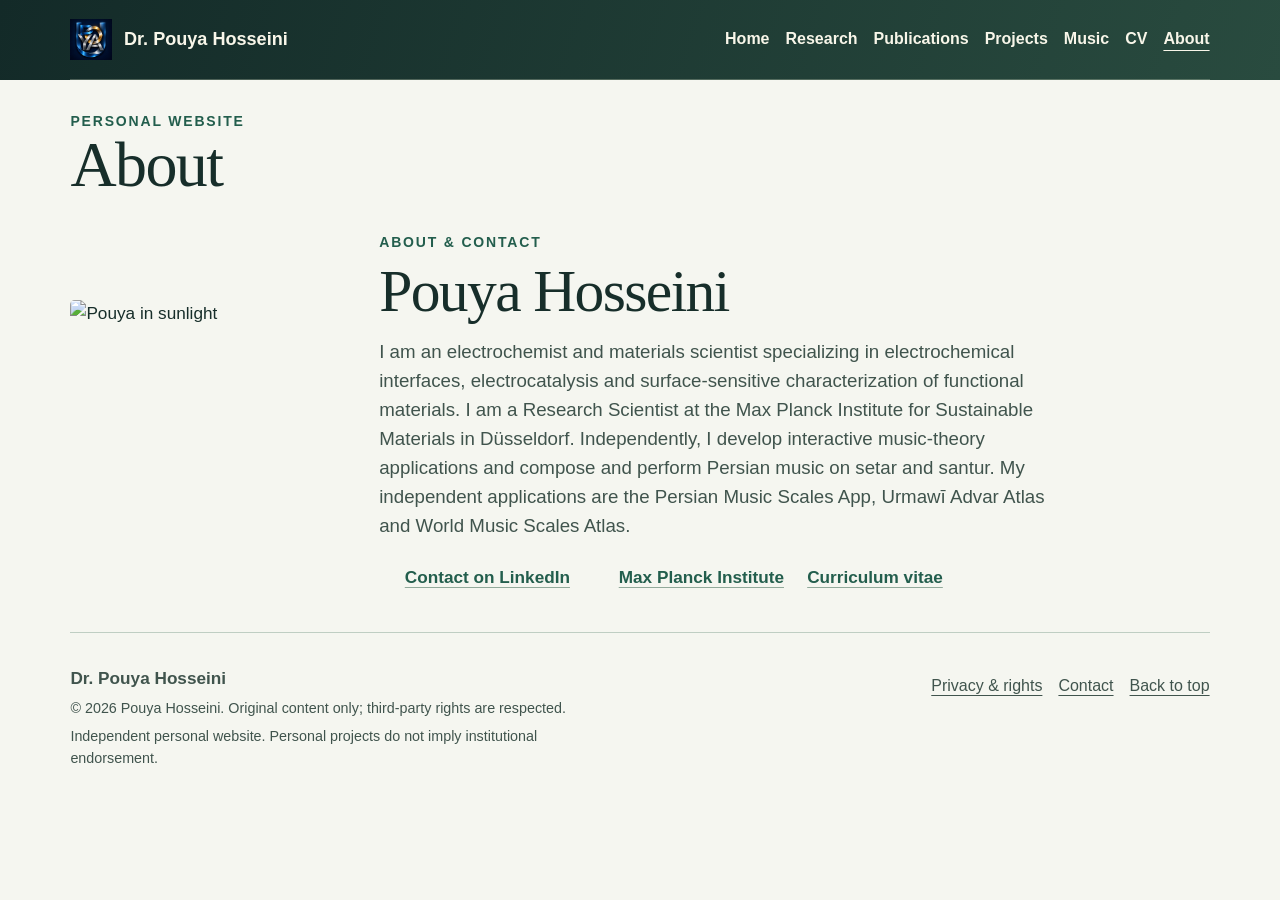
==== about.html @ b7926051 "Simplify research scientist affiliation wording" ====
<!doctype html>
<html lang="en"><head><meta charset="utf-8"><meta name="viewport" content="width=device-width, initial-scale=1"><title>About | Dr. Pouya Hosseini</title><meta name="description" content="Biography, research affiliation and professional contact channels."><link rel="canonical" href="https://drpouyahosseini.github.io/about.html"><meta property="og:type" content="website"><meta property="og:title" content="About | Dr. Pouya Hosseini"><meta property="og:description" content="Biography, research affiliation and professional contact channels."><meta property="og:url" content="https://drpouyahosseini.github.io/about.html"><meta property="og:image" content="https://drpouyahosseini.github.io/pouya-hosseini-940.webp"><meta name="color-scheme" content="light dark"><link rel="icon" href="/favicon.ico" type="image/x-icon" sizes="any">
<link rel="icon" href="/pouya-192.png" type="image/png" sizes="192x192"><link rel="apple-touch-icon" href="/apple-touch-icon.png"><link rel="manifest" href="/site.webmanifest"><link rel="stylesheet" href="style.css?v=20261128-profile"><link rel="stylesheet" href="revision.css?v=20261128-profile"></head><body id="top" class="standalone"><a class="skip" href="#main">Skip to content</a><div class="nav-band"><header class="mast wrap"><a class="brand" href="./"><img class="brand-mark" src="pouya-mark.webp" alt="" width="41" height="41">Dr. Pouya Hosseini</a><nav class="site-nav standalone-nav" aria-label="Main navigation"><a href="./">Home</a><a href="research.html">Research</a><a href="publications.html">Publications</a><a href="projects.html">Projects</a><a href="music.html">Music</a><a href="cv.html">CV</a><a href="about.html" aria-current="page">About</a></nav></header></div><main id="main"><header class="wrap standalone-heading"><p class="eyebrow">Personal website</p><h1>About</h1></header><section id="about" class="section wrap about" aria-labelledby="about-title">
    <figure class="about-photo"><img src="pouya-portrait-640.webp" srcset="pouya-portrait-640.webp 640w, pouya-portrait-1200.webp 1200w" sizes="(max-width:40rem) 55vw, 235px" width="640" height="640" alt="Pouya in sunlight" loading="lazy"></figure>
    <div><p class="eyebrow">About &amp; contact</p><h2 id="about-title">Pouya Hosseini</h2>
      <p>I am an electrochemist and materials scientist specializing in electrochemical interfaces, electrocatalysis and surface-sensitive characterization of functional materials. I am a Research Scientist at the Max Planck Institute for Sustainable Materials in Düsseldorf. Independently, I develop interactive music-theory applications and compose and perform Persian music on setar and santur. My independent applications are the Persian Music Scales App, Urmawī Advar Atlas and World Music Scales Atlas.</p>
      <div class="links"><a href="https://www.linkedin.com/in/drpouyahosseini/"><span aria-hidden="true" class="service-icon brand-linkedin"></span>Contact on LinkedIn</a><a href="https://www.mpie.de/en"><span aria-hidden="true" class="service-icon brand-institute"></span>Max Planck Institute</a><a href="cv.html">Curriculum vitae</a></div></div>
  </section></main><footer class="footer wrap revision-footer"><div><strong>Dr. Pouya Hosseini</strong><small>© 2026 Pouya Hosseini. Original content only; third-party rights are respected.</small><small>Independent personal website. Personal projects do not imply institutional endorsement.</small></div><div class="footer-links"><a href="legal.html">Privacy &amp; rights</a><a href="about.html">Contact</a><a href="#top">Back to top</a></div></footer></body></html>
---- style.css ----
@font-face {
  font-family: "Instrument Serif";
  src: url("instrument-regular.woff2") format("woff2");
  font-display: swap;
}
@font-face {
  font-family: "Instrument Serif";
  src: url("instrument-italic.woff2") format("woff2");
  font-style: italic;
  font-display: swap;
}
@font-face {
  font-family: "Source Sans 3";
  src: url("source-sans.woff2") format("woff2");
  font-weight: 200 900;
  font-display: swap;
}

:root {
  color-scheme: light;
  --serif: "Instrument Serif", Georgia, serif;
  --sans: "Source Sans 3", "Segoe UI", sans-serif;
  --paper: #f5f6f0;
  --panel: #fcfcf7;
  --tint: #e4ece3;
  --ink: #172e2a;
  --body: #40544d;
  --accent: #235e4d;
  --rule: #bfcec3;
  --rule-strong: #91a99a;
  --music: #e6ece4;
  --hero-start: #132a28;
  --hero-green: #294b3f;
  --hero-copper: #685042;
  --hero-ink: #f8f6e9;
  --hero-body: #dce5d9;
  --hero-accent: #ccddc4;
  --hero-rule: #eff4d640;
  --focus: #b25c1d;
  --radius: .75rem;
  --gutter: clamp(1.25rem, 5.5vw, 5rem);
  --section-pad: clamp(3.25rem, 6.3vw, 6rem);
}
@media (prefers-color-scheme: dark) {
  :root {
    color-scheme: dark;
    --paper: #11211f;
    --panel: #192d28;
    --tint: #273e34;
    --ink: #eff1df;
    --body: #bbcdc0;
    --accent: #b5dbc0;
    --rule: #3a5147;
    --rule-strong: #728d79;
    --music: #152923;
    --hero-start: #0b1d1c;
    --hero-green: #1d392f;
    --hero-copper: #49392e;
    --focus: #f8bd7e;
  }
}
* { box-sizing: border-box; }
body { margin: 0; background: var(--paper); color: var(--ink); font: 1.075rem/1.55 var(--sans); }
:where(h1,h2,h3,p,figure,ul,ol,dl) { margin: 0; }
h1, h2, h3 { font-family: var(--serif); font-weight: 400; text-wrap: pretty; }
h1 { line-height: .91; letter-spacing: -.025em; }
h2 { font-size: clamp(2.75rem, 4.65vw, 4.45rem); line-height: 1.01; letter-spacing: -.027em; }
h3 { font-size: clamp(1.8rem, 2.3vw, 2.38rem); line-height: 1.12; letter-spacing: -.012em; }
p { color: var(--body); }
a { color: inherit; text-decoration-thickness: 1px; text-underline-offset: .24em; }
button { font: inherit; cursor: pointer; }
img { display: block; max-width: 100%; }
[hidden] { display: none !important; }
:where(section, article, main, [id]) { scroll-margin-top: 1.6rem; }
:focus-visible { outline: 3px solid var(--focus); outline-offset: 4px; }
.wrap { width: min(74rem, calc(100% - 2 * var(--gutter))); margin-inline: auto; }
.skip {
  position: absolute; top: .6rem; left: var(--gutter); z-index: 10; padding: .5rem 1rem;
  background: var(--panel); color: var(--ink); transform: translateY(-160%);
}
.skip:focus { transform: none; }
.eyebrow, .label { color: var(--accent); font: 650 .875rem/1.3 var(--sans); letter-spacing: .13em; text-transform: uppercase; }
.eyebrow + h2 { margin-top: .62rem; }
.actions, .links, .profiles, .platforms { display: flex; align-items: center; flex-wrap: wrap; gap: .65rem; }
.links, .profiles, .platforms { gap: .45rem 1.45rem; }
.button, .nav-cv, .menu-toggle {
  min-height: 2.8rem; display: inline-flex; align-items: center; justify-content: center; gap: .48rem;
  border-radius: 99px; padding: .6rem 1.25rem; border: 1px solid var(--rule-strong);
  background: transparent; color: var(--ink); font: 600 1rem/1.25 var(--sans); text-decoration: none;
}
.button:hover { background: var(--tint); border-color: var(--accent); }
.button.primary { color: var(--paper); background: var(--ink); border-color: var(--ink); }
.button.primary:hover { background: var(--accent); border-color: var(--accent); }
.links a, .platform, .profiles a, .text-link {
  display: inline-flex; align-items: center; gap: .45rem; min-height: 2.75rem;
  color: var(--accent); font-weight: 600; text-decoration-color: var(--rule-strong);
}
.links a:hover, .platform:hover, .text-link:hover, .profiles a:hover { text-decoration-color: currentColor; }
.service-icon { width: 1.15rem; height: 1.15rem; flex: none; display: inline-block; vertical-align: -.18em; object-fit: contain; }
span.service-icon { background: currentColor; mask: var(--brand-image) center / contain no-repeat; }
.brand-doi { --brand-image: url("doi.svg"); }
.brand-googlescholar { --brand-image: url("googlescholar.svg"); }
.brand-orcid { --brand-image: url("orcid.svg"); }
.brand-linkedin { --brand-image: url("linkedin.svg"); }
.brand-youtube { --brand-image: url("youtube.svg"); }
.brand-soundcloud { --brand-image: url("soundcloud.svg"); }
.brand-spotify { --brand-image: url("spotify.svg"); }
.brand-github { --brand-image: url("github.svg"); }
.brand-google { --brand-image: url("google.svg"); }
.brand-institute { --brand-image: url("institute.svg"); }

.opening {
  position: relative; isolation: isolate; color: var(--hero-ink); background: var(--hero-start);
  background-image: radial-gradient(ellipse at 98% 106%, var(--hero-copper), transparent 51%),
    radial-gradient(ellipse at 54% 35%, var(--hero-green), transparent 70%);
  background-size: 108% 108%, 100% 100%; background-position: right bottom, center;
  border-bottom: 1px solid var(--rule); --focus: #f8bd7e;
}
.mast, .footer { display: flex; justify-content: space-between; align-items: center; gap: 1.5rem; }
.mast { min-height: 5rem; position: relative; z-index: 2; border-bottom: 1px solid var(--hero-rule); }
.brand { display: inline-flex; align-items: center; gap: .75rem; font-size: 1.13rem; font-weight: 600; text-decoration: none; }
.monogram {
  display: inline-grid; place-items: center; width: 2.3rem; height: 2.3rem; border: 1px solid #c8d8be87;
  border-radius: 50%; font: italic 1.35rem/.95 var(--serif); letter-spacing: -.07em; padding-right: .13rem;
}
.site-nav { display: flex; align-items: center; gap: clamp(1rem,2.3vw,2.2rem); }
.site-nav a { display: inline-flex; align-items: center; min-height: 2.75rem; font-size: 1rem; font-weight: 550; text-decoration: none; }
.site-nav a:hover, .site-nav a[aria-current] { text-decoration: underline; text-underline-offset: .35em; }
.nav-cv, .menu-toggle { color: var(--hero-ink); border-color: #c8d8be7d; }
.nav-cv:hover, .menu-toggle:hover { background: #fff1; }
.menu-toggle { min-width: 5.2rem; gap: .6rem; padding-inline: .85rem; }
.menu-glyph { display: block; width: 1rem; height: .55rem; border-block: 1.5px solid currentColor; }

.hero {
  display: grid; grid-template-columns: minmax(0,1.1fr) minmax(0,.9fr);
  align-items: center; gap: clamp(2.75rem,7vw,7.5rem); padding-block: clamp(3.75rem,6vw,5.7rem);
}
.hero-copy { position: relative; z-index: 1; }
.hero-role { display: flex; align-items: center; gap: .8rem; color: var(--hero-accent); }
.hero-role::before { content: ""; width: 2.25rem; height: 1px; background: currentColor; }
.hero h1 { margin: 1.25rem 0 1.35rem; font-size: clamp(5.1rem,8.9vw,8.65rem); }
.hero h1 em { display: block; color: var(--hero-accent); }
.intro { max-width: 41ch; font-size: clamp(1.13rem,1.45vw,1.36rem); line-height: 1.46; color: var(--hero-body); }
.opening .actions { margin-top: 1.6rem; }
.opening .button { color: var(--hero-ink); border-color: #d0dfc58c; }
.opening .button:hover { background: #f3f2df19; border-color: var(--hero-ink); }
.opening .button.primary { background: #e6ebd8; color: #19362b; border-color: #e6ebd8; }
.opening .button.primary:hover { background: #fbf9e9; border-color: #fbf9e9; }
.profiles { margin-top: 1.1rem; }
.profiles a { color: var(--hero-body); font-size: .95rem; text-decoration: none; }
.profiles a:hover { text-decoration: underline; }
.profiles .service-icon { width: 1.02rem; height: 1.02rem; }
.hero-art { position: relative; display: grid; place-items: center; padding: .9rem 1.35rem 1.05rem .45rem; }
.hero-art::before {
  content: ""; position: absolute; width: 100%; max-width: 30rem; aspect-ratio: 1; border-radius: 50%;
  border: 1px solid #d7d1a320; pointer-events: none;
}
.portrait { width: min(100%, 23rem); position: relative; aspect-ratio: 4 / 5; padding: .4rem; background: #d5d9c6; }
.portrait::before {
  content: ""; position: absolute; inset: .85rem -.85rem -.85rem .85rem;
  border: 1px solid #d7c9ab9c; z-index: -1;
}
.portrait img { width: 100%; height: 100%; object-fit: cover; object-position: center 35%; }

.section { padding-block: var(--section-pad); }
.section-lead, .section-heading { margin-bottom: clamp(1.55rem,3.3vw,3rem); }
.section-lead {
  display: grid; grid-template-columns: minmax(0,1.13fr) minmax(0,.87fr);
  align-items: end; gap: clamp(2rem,7vw,7rem);
}
.section-lead > p { font-size: 1.17rem; max-width: 43ch; }
.section-heading { display: flex; justify-content: space-between; align-items: end; gap: 1.5rem; }
.section-heading .text-link { flex: none; }
.research-grid { display: grid; grid-template-columns: repeat(3,minmax(0,1fr)); gap: 1rem; }
.method { display: flex; }
.method-link {
  width: 100%; display: grid; grid-template-rows: auto auto 1fr auto; align-content: start; justify-items: start;
  background: var(--panel); color: var(--ink); border: 1px solid var(--rule); border-top: 2px solid var(--accent);
  padding: clamp(1.25rem,2.2vw,2.1rem); border-radius: .14rem .14rem var(--radius) var(--radius); text-decoration: none;
}
.method-icon { display: inline-grid; place-items: center; width: 2.8rem; height: 2.8rem; border-radius: 50%; background: var(--tint); color: var(--accent); }
.method-icon svg { width: 1.45rem; height: 1.45rem; }
.method h3 { margin: 1rem 0 .55rem; }
.method-action { margin-top: 1.15rem; color: var(--accent); font-size: .97rem; font-weight: 600; text-decoration: underline; text-decoration-color: var(--rule-strong); text-underline-offset: .25em; }
.method-link:hover { background: var(--tint); border-color: var(--rule-strong); border-top-color: var(--accent); }
.method-link:hover .method-action { text-decoration-color: currentColor; }
.publications { padding-top: 0; }
.publications .section-heading { border-top: 1px solid var(--rule); padding-top: var(--section-pad); }
.papers { border-bottom: 1px solid var(--rule); }
.paper { display: grid; grid-template-columns: minmax(9.5rem,.7fr) minmax(0,2.35fr) 2.75rem; gap: clamp(1.25rem,4vw,4.6rem); align-items: start; padding: 1.65rem 0; border-top: 1px solid var(--rule); }
.paper time { display: block; font: 400 2rem/1.1 var(--serif); color: var(--accent); }
.paper-meta p { max-width: 21ch; font-size: .96rem; line-height: 1.35; margin-top: .25rem; }
.paper h3 { font-size: clamp(1.65rem,2.2vw,2.2rem); }
.paper h3 a { text-decoration: none; }
.paper h3 a:hover { color: var(--accent); text-decoration: underline; }
.paper-body > p { margin-top: .55rem; font-size: 1rem; }
.paper-doi { display: grid; place-items: center; width: 2.75rem; height: 2.75rem; color: var(--accent); border-radius: 50%; border: 1px solid var(--rule); }
.paper-doi:hover { background: var(--tint); }
.paper:target { background: var(--tint); box-shadow: -.55rem 0 0 var(--tint), .55rem 0 0 var(--tint), -.72rem 0 0 var(--accent); }
.music { background: var(--music); border-block: 1px solid var(--rule); }
.listening-room {
  display: grid; grid-template-columns: minmax(0,.76fr) minmax(0,1.24fr);
  border: 1px solid var(--rule-strong); border-radius: 1rem; overflow: clip; background: var(--panel);
}
.now-playing { padding: clamp(1.1rem,2.8vw,2.25rem); min-width: 0; background: linear-gradient(145deg,#283e33,#142b24 72%); color: var(--hero-ink); color-scheme: dark; }
#track-cover { width: 100%; aspect-ratio: 1; height: auto; object-fit: contain; border-radius: .3rem; box-shadow: 0 .6rem 1.6rem #07100844; background: #14201b; }
.track-caption { margin-top: 1.2rem; }
.track-caption .eyebrow { color: var(--hero-accent); font-size: .8rem; }
#current-track { margin-top: .25rem; font-size: clamp(2.1rem,3vw,3rem); text-align: start; width: fit-content; }
.waveform { display: flex; align-items: center; gap: 1px; height: 2.3rem; margin-block: .65rem; }
.waveform i { flex: 1; min-width: 0; border-radius: .15rem; background: #6a8b77; }
.waveform i.elapsed { background: #e4ecd0; }
audio { display: block; width: 100%; min-width: 0; height: 2.75rem; }
#play-message { margin-top: .7rem; color: var(--hero-body); font-size: 1rem; }
.track-list { min-width: 0; display: grid; grid-template-rows: auto minmax(0,1fr) auto; padding: clamp(1.15rem,3vw,2.8rem); }
.list-heading { display: flex; align-items: baseline; justify-content: space-between; gap: .8rem; padding-bottom: 1rem; border-bottom: 1px solid var(--rule); }
.list-heading span { flex: none; font-size: .95rem; color: var(--body); }
.track-scroller { position: relative; min-height: 14rem; }
.track-scroller ol { list-style: none; position: absolute; inset: 0; margin: 0; padding: .25rem .4rem .25rem 0; overflow: auto; overscroll-behavior: contain; scrollbar-width: thin; scrollbar-color: var(--rule-strong) transparent; }
.track { display: flex; align-items: center; gap: .9rem; border-bottom: 1px solid var(--rule); padding: .62rem .6rem; min-height: 2.85rem; text-decoration: none; }
.track::before { content: ""; flex: none; margin-inline: .15rem; width: .7rem; height: .8rem; background: currentColor; clip-path: polygon(12% 0,100% 50%,12% 100%); }
.track small { margin-left: auto; font-variant-numeric: tabular-nums; color: var(--body); font-size: .92rem; }
.track:hover, .track[aria-current] { background: var(--tint); color: var(--accent); }
.track:focus-visible { outline-offset: -3px; }
.track[aria-current] { font-weight: 650; }
.track[aria-current].playing::before { clip-path: polygon(0 0,35% 0,35% 100%,65% 100%,65% 0,100% 0,100% 100%,0 100%); }
.platforms { border-top: 1px solid var(--rule); padding-top: .7rem; }
.platform { font-size: 1rem; }

.projects { display: grid; grid-template-columns: repeat(2,minmax(0,1fr)); gap: 1.25rem; margin-top: clamp(2rem,4vw,3.6rem); }
.project-card { border: 1px solid var(--rule); border-radius: var(--radius); overflow: clip; background: var(--panel); display: flex; flex-direction: column; min-width: 0; }
.project-photo { display: block; overflow: hidden; aspect-ratio: 2.32; border-bottom: 1px solid var(--rule); }
.project-photo img { width: 100%; height: 100%; object-fit: cover; }
.project-photo img[src*="setar"] { object-position: 50% 29%; }
.project-photo:focus-visible { outline-offset: -4px; }
.project-text { flex: 1; display: flex; flex-direction: column; align-items: start; padding: clamp(1.25rem,2.5vw,2rem); }
.project-type { display: flex; align-items: center; gap: .6rem; margin-bottom: .55rem; min-height: 1.55rem; }
.project-type img, .project-type .service-icon { width: 1.5rem; height: 1.5rem; border-radius: .25rem; }
.project-type .brand-youtube { color: #bc3a2d; }
.project-text h3 { font-size: clamp(2.1rem,3.1vw,3.1rem); }
.project-text > p { margin: .6rem 0 1.15rem; max-width: 47ch; }
.project-text .actions { margin-top: auto; }
.atlas { margin-top: 1.25rem; display: grid; grid-template-columns: auto minmax(0,1fr) auto; align-items: center; gap: 1.35rem; border-block: 1px solid var(--rule); padding: 1.65rem .3rem; }
.atlas > img { width: 4rem; aspect-ratio: 1; border-radius: 50%; }
.atlas h3 { font-size: 2rem; }
.atlas p { margin-top: .3rem; max-width: 48ch; }
.about { display: grid; grid-template-columns: minmax(8.5rem,14.5rem) minmax(0,42rem); align-items: center; gap: clamp(2rem,6vw,5rem); }
.about-photo { aspect-ratio: 1; border-radius: .3rem; overflow: hidden; }
.about-photo img { width: 100%; height: 100%; object-fit: cover; }
.about h2 + p { margin-block: 1rem; font-size: 1.17rem; }
.footer { border-top: 1px solid var(--rule); padding-block: 1.3rem 1.7rem; color: var(--body); }
.footer-name { color: var(--ink); font: 400 1.55rem/1 var(--serif); }
.footer a { display: inline-flex; align-items: center; min-height: 2.75rem; font-size: 1rem; }

@media (max-width: 58rem) {
  .hero { gap: 1.75rem; }
  .site-nav { gap: 1rem; }
  .method h3 { font-size: 1.85rem; }
  .atlas { grid-template-columns: auto minmax(0,1fr); }
  .atlas .actions { grid-column: 2; }
}
@media (max-width: 46rem) {
  .mast { min-height: 4.3rem; flex-wrap: wrap; padding-block: .7rem; gap: .6rem; }
  .site-nav { width: 100%; flex-wrap: wrap; gap: .3rem 1.35rem; padding-block: .5rem; }
  .site-nav[hidden] { display: none; }
  .menu-toggle:not([hidden]) { display: inline-flex; margin-left: auto; }
  .section-lead { grid-template-columns: 1fr; gap: 1rem; }
  .section-lead > p { max-width: 54ch; }
  .research-grid { grid-template-columns: 1fr; gap: .65rem; }
  .method-link { grid-template-columns: 2.75rem 1fr; grid-template-rows: auto auto auto; gap: .45rem 1.1rem; padding: 1.3rem; }
  .method-icon { grid-row: 1/4; }
  .method h3, .method-action { margin: 0; }
  .method-action { grid-column: 2; }
  .paper { grid-template-columns: minmax(6.5rem,.55fr) minmax(0,2fr) 2.4rem; gap: 1.2rem; }
  .section-heading { align-items: start; flex-direction: column; gap: .4rem; }
  .projects { grid-template-columns: 1fr; }
  .project-photo { aspect-ratio: 1.95; }
}
@media (max-width: 40rem) {
  .hero { grid-template-columns: minmax(0,1fr) minmax(0,.68fr); grid-template-areas: "role role" "name portrait" "intro intro" "actions actions" "profiles profiles"; gap: 1.15rem 1.15rem; padding-block: 2.4rem 2.6rem; }
  .hero-copy { display: contents; }
  .hero-role { grid-area: role; }
  .hero h1 { grid-area: name; margin: 0; font-size: clamp(3.6rem,13.8vw,5.85rem); }
  .hero-art { grid-area: portrait; padding: .2rem .5rem .65rem 0; width: 100%; max-width: 12.2rem; justify-self: end; }
  .portrait { padding: .22rem; }
  .portrait::before { inset: .46rem -.46rem -.46rem .46rem; }
  .hero .intro { grid-area: intro; }
  .hero .actions {
    grid-area: actions; display: grid; grid-template-columns: repeat(2, minmax(0, 1fr));
    gap: .5rem; max-width: 22rem; margin: 0;
  }
  .hero-actions .button { padding-inline: .45rem; }
  .hero .hero-role { letter-spacing: .09em; gap: .6rem; text-wrap: balance; }
  .hero .hero-role::before { width: 1.45rem; }
  .hero .profiles { grid-area: profiles; margin: -.25rem 0 0; gap: .15rem 1rem; }
  .paper { grid-template-columns: minmax(0,1fr) 2.75rem; gap: .65rem 1rem; padding: 1.3rem 0; }
  .paper-meta { grid-column: 1/-1; display: flex; align-items: baseline; gap: .65rem; }
  .paper time { font: 650 .93rem/1 var(--sans); }
  .paper-meta p { max-width: none; margin: 0; }
  .paper h3 { font-size: 1.75rem; }
  .paper-body > p { margin-top: .35rem; }
  .listening-room { grid-template-columns: 1fr; }
  .now-playing { display: grid; grid-template-columns: clamp(5.8rem,32%,9.5rem) minmax(0,1fr); align-items: center; gap: .65rem 1rem; }
  #track-cover { grid-row: 1/3; }
  .track-caption { align-self: end; margin: 0; }
  #current-track { font-size: clamp(1.75rem,7.5vw,2.55rem); }
  .waveform { align-self: start; height: 1.6rem; margin: 0; }
  audio, #play-message { grid-column: 1/-1; }
  .track-scroller { min-height: 17rem; }
  .track-scroller ol { position: static; max-height: 17rem; }
  .project-photo { aspect-ratio: 1.8; }
  .project-text .button { padding-inline: .85rem; font-size: .97rem; }
  .atlas { gap: .8rem; }
  .atlas > img { width: 3.25rem; }
  .atlas .actions { grid-column: 1/-1; }
  .about { grid-template-columns: 1fr; gap: 1.35rem; }
  .about-photo { width: min(56%,12.75rem); }
}
@media (max-width: 23rem) {
  .brand { font-size: 1rem; gap: .5rem; }
  .monogram { width: 2rem; height: 2rem; }
  .menu-toggle { min-width: 4.25rem; gap: .4rem; padding-inline: .6rem; }
  .hero h1 { font-size: clamp(3rem, 14.5vw, 3.55rem); }
  .hero-role { font-size: .79rem; gap: .5rem; }
  .hero-role::before { width: 1.35rem; }
  .hero-actions .button { font-size: .96rem; }
  .method-link { padding: 1.05rem; grid-template-columns: 2.1rem 1fr; gap: .45rem .75rem; }
  .method-icon { width: 2.1rem; height: 2.1rem; }
  .paper-doi { width: 2.6rem; height: 2.6rem; }
  .hero .profiles { gap: .1rem .65rem; }
  .profiles a { font-size: .88rem; gap: .28rem; }
  .profiles .service-icon { width: .89rem; height: .89rem; }
}
@media (prefers-reduced-motion: no-preference) {
  .opening { animation: ambient 20s ease-in-out infinite alternate; }
  .hero h1, .hero-art { animation: arrive .65s ease-out both; }
  .hero-art { animation-delay: .08s; }
  .button, .method-link, .track { transition: background-color .18s ease, border-color .18s ease; }
  .project-photo img { transition: transform .4s ease-out; }
  .project-photo:hover img { transform: scale(1.027); }
  @keyframes ambient { to { background-size: 120% 113%, 110% 108%; } }
  @keyframes arrive { from { opacity: 0; transform: translateY(.55rem); } to { opacity: 1; transform: translateY(0); } }
}
@media (forced-colors: active) {
  .waveform i, .track::before, span.service-icon { forced-color-adjust: none; background-color: CanvasText; }
  .waveform i.elapsed { background-color: Highlight; }
  .track[aria-current] { outline: 2px solid Highlight; outline-offset: -3px; }
}

.performance-video { display:block; width:100%; aspect-ratio:16/9; border:0; background:#14231f; }
#cobalt-active-species .eyebrow { display:block; margin-bottom:.6rem; }
#esfahan-note { border-inline-start:2px solid currentColor; padding-inline-start:1rem; margin:1rem 0; }
#esfahan-note p { margin:0 0 .5rem; }


.nav-band { background:linear-gradient(108deg,var(--hero-start),var(--hero-green)); color:var(--hero-ink); position:relative; z-index:5; }
.brand-mark { flex:none; width:2.6rem;height:2.6rem; }
.mast .brand { margin-right:auto; }
.share-page { display:inline-flex;align-items:center;justify-content:center;gap:.45rem;border:1px solid var(--hero-rule);border-radius:2rem;background:transparent;color:inherit;font:inherit;padding:.5rem .85rem;cursor:pointer;min-height:44px; }
.share-page svg {width:1.05rem;height:1.05rem}
.share-page:hover {background:#ffffff12}
#share-dialog {width:min(26rem,90vw);padding:1.7rem;border:1px solid var(--rule);border-radius:1rem;background:var(--panel);color:var(--ink);box-shadow:0 1rem 5rem #0005}
#share-dialog::backdrop {background:#102b25a6}
#share-dialog h2 {font-size:2.2rem;margin:0 0 1rem}
#share-dialog input {width:100%;margin:.35rem 0;padding:.7rem;border:1px solid var(--rule);border-radius:.4rem;background:var(--paper);color:var(--ink);font:inherit}
#copy-status {min-height:1.5rem}
.mini-player {position:fixed;z-index:9;right:max(1rem,env(safe-area-inset-right));bottom:max(1rem,env(safe-area-inset-bottom));display:flex;align-items:center;gap:.75rem;padding:.55rem .7rem .55rem .55rem;border:1px solid #849d85;border-radius:.85rem;background:#17372f;color:#f6f2e4;box-shadow:0 .5rem 2rem #001c2438;max-width:calc(100vw - 2rem)}
.mini-player img {border-radius:.4rem;object-fit:cover}
.mini-player a {color:inherit;text-decoration:none;min-width:7rem}
.mini-player strong,.mini-player small {display:block}
.mini-player small {color:#ccddc4;font-size:.78rem}
.mini-player button {background:#e1e9d8;color:#193c30;width:44px;height:44px;border:0;border-radius:50%;cursor:pointer;font-size:1.1rem}
body.with-mini {padding-bottom:calc(5rem + env(safe-area-inset-bottom))}
html:has(.with-mini) {scroll-padding-bottom:5rem}
.catalyst-figure {max-width:36rem;margin:1.4rem 0 .3rem}
.catalyst-figure img {width:100%;height:auto;background:white;border:1px solid var(--rule);border-radius:.4rem}
.catalyst-figure figcaption {margin-top:.55rem;line-height:1.45;color:var(--body)}
.catalyst-figure small {display:block;margin-top:.4rem}
.scale-preview {display:flex;align-items:center;justify-content:center;gap:clamp(.6rem,2vw,2rem);padding:.6rem;background:linear-gradient(130deg,#24483c,#122f2d);color:#f4f1df;text-decoration:none}
.scale-preview img {width:auto;height:100%;max-width:60%;object-fit:contain;border-radius:.6rem}
.scale-preview strong,.scale-preview small {display:block}
.scale-preview strong {font:2.2rem var(--serif)}
.scale-preview small {font-size:.85rem;color:#d3dfce}
@media(max-width:46rem){
 .nav-band {position:sticky;top:0}
 .mast {gap:.45rem}
 .site-nav {order:4}
 .share-page {width:44px;padding:0}
 .share-page span {display:none}
 .menu-toggle {min-width:0}
 :where(section, article, main, [id]) {scroll-margin-top:5rem}
}
@media(max-width:24rem){.mast .brand {gap:.4rem;font-size:1rem}.brand-mark{width:2rem;height:2rem}.menu-toggle{font-size:.85rem}}
@media print {.mini-player,.nav-band,#share-dialog {display:none!important}body.with-mini {padding-bottom:0}}

#view-catalyst {display:block;cursor:zoom-in}
#figure-viewer {width:min(52rem,calc(100% - 1.5rem));max-height:90dvh;padding:clamp(.9rem,3vw,2rem);border:1px solid var(--rule);border-radius:1rem;background:var(--panel);color:var(--ink);box-shadow:0 1rem 5rem #0006;}
#figure-viewer::backdrop {background:rgb(7 21 19 / .82)}
#figure-viewer header {display:flex;align-items:center;justify-content:space-between;gap:.8rem;margin-bottom:1rem}
#figure-viewer h2 {font-size:clamp(1.35rem,4vw,2.3rem);margin:0}
#figure-viewer .button {min-height:44px;cursor:pointer;white-space:nowrap}
#figure-viewer img {display:block;width:100%;height:auto;border-radius:.35rem}
#figure-viewer p {margin:.8rem 0 0}
html:has(#figure-viewer[open]) {overflow:hidden;scrollbar-gutter:stable}
@media (max-width:28rem) {
 .mast {display:grid;grid-template-columns:minmax(0,1fr) auto 44px;gap:.3rem}
 .mast .brand {min-width:0;gap:.4rem;font-size:1rem}
 .brand-mark {width:1.85rem;height:1.85rem}
 .mast .menu-toggle {max-width:7rem;padding-inline:.55rem;margin:0}
 .menu-toggle span:last-child {overflow:hidden;text-overflow:ellipsis;white-space:nowrap}
 .mast .site-nav {grid-column:1/-1}
}
@media screen and (prefers-reduced-motion:no-preference) {
 .entered-view {animation:section-arrival .6s cubic-bezier(.2,.7,.3,1) both}
 @keyframes section-arrival {from {opacity:.65;translate:0 .75rem} to {opacity:1;translate:0 0}}
}

.portrait .portrait-slide {position:absolute;inset:.4rem;width:calc(100% - .8rem);height:calc(100% - .8rem);object-position:54% 55%;opacity:0;pointer-events:none}
@media(max-width:46rem){.portrait .portrait-slide{inset:.22rem;width:calc(100% - .44rem);height:calc(100% - .44rem)}}
@media(prefers-reduced-motion:no-preference){
 .portrait .portrait-slide {transition:opacity 3s ease-in-out}
}
.portrait .portrait-slide.is-visible {opacity:1}
.portrait-toggle {position:absolute;right:.7rem;bottom:.7rem;width:44px;height:44px;color:white;background:#13271ed9;border:1px solid #ffffff80;border-radius:50%;cursor:pointer;font-size:1rem}

.brand-researchgate { --brand-image: url("researchgate.svg"); }
.atlas-preview { grid-column: 1 / -1; margin: 0; min-width: 0; }
.atlas-preview a, .atlas-preview img { display: block; width: 100%; border-radius: .8rem; }
.atlas-preview img { height: auto; }
.atlas-preview figcaption { margin-top: .65rem; font-size: .9rem; line-height: 1.5; }
#research .research-opening {display:grid;grid-template-columns:1fr 1fr;gap:1rem clamp(1rem,4vw,4rem);align-items:center;padding:clamp(1.4rem,4vw,3.5rem);border-radius:var(--radius);background:linear-gradient(120deg,#122e2c,#24483d);color:#fff6de}
.research-opening > div {align-self:end}
#research .research-opening > p {grid-column:1;align-self:start;color:#d5e2d9}
#research .research-opening .eyebrow {color:#c8dcb9}
.research-opening .catalyst-figure {grid-column:2;grid-row:1/3;margin:0}
.research-opening .catalyst-figure figcaption,.research-opening figcaption a {color:#e1e9dc}
.project-photo.scale-preview {display:grid;grid-template-columns:1.15fr 1fr;background:radial-gradient(ellipse at 23% 60%,#375348,#152e2e 73%);padding:clamp(1rem,2vw,2rem);gap:1.4rem}
.project-photo.scale-preview img {height:auto;width:100%;max-width:100%;max-height:100%;object-fit:contain;clip-path:circle(43% at 50% 50%);border-radius:0}
.scale-preview strong {font-size:clamp(2.4rem,5vw,4.7rem);line-height:1.1;margin:.2rem 0}
.projects .project-text .actions {margin-top:.4rem}
@media(max-width:44rem){#research .research-opening {grid-template-columns:1fr}.research-opening .catalyst-figure {grid-column:1;grid-row:auto}}

.world-atlas-feature {
  display: grid;
  grid-template-columns: clamp(7rem, 15vw, 12rem) minmax(0, 1fr);
  align-items: center;
  gap: clamp(1.25rem, 4vw, 4rem);
  padding: clamp(1.5rem, 4vw, 3.5rem);
  margin-block: clamp(2rem, 4vw, 4rem);
  border-radius: var(--radius);
  background: linear-gradient(110deg, #082e32, #164447);
  color: #fff3cf;
  scroll-margin-top: 5rem;
}
.world-atlas-feature .world-atlas-emblem img {
  display: block;
  width: 100%;
  height: auto;
  border-radius: 22%;
  box-shadow: 0 .65rem 1.6rem #00191d40;
}
.world-atlas-copy h3 { color: #fff3cf; font-size: clamp(2.35rem, 4.2vw, 4rem); }
.world-atlas-copy p { margin-top: .65rem; max-width: 56ch; color: #d9e6df; }
.world-atlas-actions { display: flex; align-items: center; flex-wrap: wrap; gap: .4rem 1.35rem; margin-top: 1.15rem; }
.world-atlas-actions a { display: inline-flex; align-items: center; gap: .55rem; min-height: 44px; color: #fff3cf; text-underline-offset: .23em; }
.world-atlas-actions .world-atlas-open { background: #ffdfa1; color: #143233; padding: .5rem 1rem; border-radius: .35rem; text-decoration: none; font-weight: 650; }
.world-atlas-actions .world-atlas-open:hover { background: #fff0ca; }
.world-atlas-actions a:focus-visible { outline: 3px solid white; outline-offset: 4px; }
@media (max-width: 37rem) {
  .world-atlas-feature { grid-template-columns: 1fr; }
  .world-atlas-feature .world-atlas-emblem { width: 4.75rem; }
}
---- revision.css ----
.scale-gallery {
  margin: 0; padding: clamp(.8rem, 3vw, 2rem); min-width: 0; border: 0;
  display: grid; grid-template-columns: minmax(0, 1fr) max-content;
  grid-template-rows: 1fr repeat(5, auto) 1fr; column-gap: clamp(.6rem, 2vw, 1.75rem);
  background: radial-gradient(ellipse at 26% 35%, #496753, #213f36 56%, #132c29);
  color: #f7f1df;
}
.scale-gallery legend, .scale-gallery input {
  position: absolute; width: 1px; height: 1px; overflow: hidden; clip-path: inset(50%);
}
.scale-gallery img {
  grid-area: 1 / 1 / -1 / 2; width: 100%; height: 100%; max-height: 30rem;
  align-self: center; object-fit: contain; display: none; filter: drop-shadow(0 5px 9px #071c1580);
}
.scale-gallery input:checked + label + img {display: block}
.scale-gallery label, .scale-gallery button {
  grid-column: 2; cursor: pointer; font: inherit; font-size: clamp(.8rem, 2vw, .95rem);
  line-height: 1.3; padding: .75rem .4rem; text-align: left;
}
.scale-gallery label {color: #dcE7df; border-bottom: 1px solid #698073}
.scale-gallery label:first-of-type {grid-row: 2}
.scale-gallery label:nth-of-type(2) {grid-row: 3}
.scale-gallery label:nth-of-type(3) {grid-row: 4}
.scale-gallery label:nth-of-type(4) {grid-row: 5}
.scale-gallery button {grid-row: 6}
.scale-gallery input:checked + label {color: #fff5d1; font-weight: 700}
.scale-gallery label::before {content: "○"; margin-right: .45em}
.scale-gallery input:checked + label::before {content: "●"; color: #e3c784}
.scale-gallery input:focus-visible + label {outline: 2px solid #fbe5ad; outline-offset: 2px}
.scale-gallery button {background: none; border: 0; color: #fff1ce; min-height: 44px}
.scale-gallery button[hidden] {display: none}
.scale-gallery {height: clamp(24rem, 55vw, 33rem); box-sizing: border-box}
@media (prefers-reduced-motion: no-preference) {
  .scale-gallery input:checked + label + img {animation: scale-appear .55s ease-out}
  @keyframes scale-appear {from {opacity: .4} to {opacity: 1}}
}
#world-music-scales-atlas {grid-template-columns:minmax(0,1.1fr) minmax(0,1fr);gap:clamp(1rem,3vw,3rem)}
.world-atlas-copy > img {border-radius:.7rem;margin-bottom:.65rem}
.scale-gallery.atlas-gallery {width:100%;height:auto;aspect-ratio:1.08;background:#f2f3eb;padding:.45rem;border-radius:.85rem;grid-template-columns:1fr 1fr auto;grid-template-rows:minmax(0,1fr) auto;gap:.3rem}
.atlas-gallery img {grid-area:1/1/2/-1;max-height:100%;filter:none}
.atlas-gallery label:nth-of-type(n),.atlas-gallery button {grid-row:2;grid-column:auto;color:#17383b;border:0;text-align:center;min-height:44px}
.atlas-gallery input:checked + label {color:#103b3d;background:#dae5dc;border-radius:.4rem}
.atlas-gallery input:checked + label::before {color:#295b58}
.atlas-gallery input:focus-visible + label {outline-color:#145c60}
@media(max-width:48rem){#world-music-scales-atlas {grid-template-columns:minmax(0,1fr)}.world-atlas-copy{grid-row:1}}

/* Shared professional profile refinements */
.hero h1{font-size:clamp(3.2rem,7vw,6.6rem);line-height:.98}.affiliation{color:var(--hero-ink);font-weight:650;line-height:1.4;margin:0 0 1rem}.affiliation span{display:block;font-size:.95rem;font-weight:400;color:var(--hero-body)}.hero-role{flex-wrap:wrap}.site-nav{gap:clamp(.65rem,1.3vw,1.4rem)}.additional-themes{display:grid;grid-template-columns:repeat(2,minmax(0,1fr));gap:1.4rem;margin:2rem 0}.additional-themes article{border-top:1px solid var(--rule);padding-top:1rem}.additional-themes h3{font-size:clamp(1.45rem,2.1vw,2rem)}.independent-projects .projects{grid-template-columns:1fr;margin-block:1.5rem}.independent-projects .atlas{margin-top:1.5rem}.music-feature{display:grid;grid-template-columns:minmax(0,.7fr) minmax(0,1.3fr);gap:1.25rem;margin:2rem 0}.music-feature figure{margin:0;align-self:start}.music-feature figure img{width:100%;height:auto;border-radius:.6rem}.video-preview{padding:2rem;display:grid;place-items:center;min-height:8rem;background:var(--panel)}.revision-footer{flex-wrap:wrap;align-items:flex-start;gap:1rem;padding-block:2rem}.revision-footer small{display:block;max-width:65ch;margin-top:.35rem}.footer-links{display:flex;flex-wrap:wrap;gap:1rem}.standalone .mast{display:flex;flex-wrap:wrap;padding-block:1rem}.standalone .site-nav{display:flex;position:static;flex-wrap:wrap;width:auto;gap:.45rem 1rem}.standalone .site-nav a{min-height:44px}.standalone-heading{padding-top:2rem}.standalone-heading h1{font-size:clamp(2.5rem,5vw,4.2rem);line-height:1.1}.standalone .section{padding-block:2rem}.publication-controls{display:grid;grid-template-columns:minmax(0,1fr);gap:.5rem;max-width:42rem;margin:1.5rem 0}.publication-controls input,.publication-controls select,#player + select{font:inherit;min-height:44px;max-width:100%;padding:.5rem;background:var(--panel);color:inherit;border:1px solid var(--rule-strong);border-radius:.4rem}#player + select{margin-top:.75rem}.legal-copy{max-width:75ch}.legal-copy h2{font-size:1.65rem;margin-top:1.5rem}[hidden]{display:none!important}
@media(max-width:62rem){.mast{flex-wrap:wrap;gap:.6rem}.mast .site-nav{width:100%;flex-wrap:wrap;order:4;gap:.4rem 1rem}.additional-themes,.music-feature{grid-template-columns:1fr}.standalone .mast{display:block}.standalone .site-nav{margin-top:.7rem}.standalone .site-nav a{font-size:.9rem}}
@media(max-width:40rem){.hero{grid-template-areas:"role role" "name portrait" "affiliation affiliation" "intro intro" "actions actions" "profiles profiles"}.hero .affiliation{grid-area:affiliation;margin:0}.hero .actions a:last-child{grid-column:1/-1}#player + select{grid-column:1/-1}.hero h1{font-size:clamp(2.4rem,9vw,4.5rem)}.scale-gallery:not(.atlas-gallery){height:auto;min-height:0;grid-template-columns:repeat(4,minmax(0,1fr));grid-template-rows:minmax(0,1fr) auto;gap:.3rem}.scale-gallery:not(.atlas-gallery) img{grid-area:1/1/2/-1;aspect-ratio:1.35;height:auto;max-height:24rem}.scale-gallery:not(.atlas-gallery) label:nth-of-type(n){grid-row:2;grid-column:auto;min-height:44px;text-align:center;padding:.5rem .15rem;font-size:.8rem;overflow-wrap:anywhere}.scale-gallery:not(.atlas-gallery) label::before{display:none}.revision-footer{display:block}.footer-links{margin-top:.75rem}}
@media print{.publication-controls,.standalone-nav,.footer-links{display:none!important}.standalone-heading{padding-top:0}}
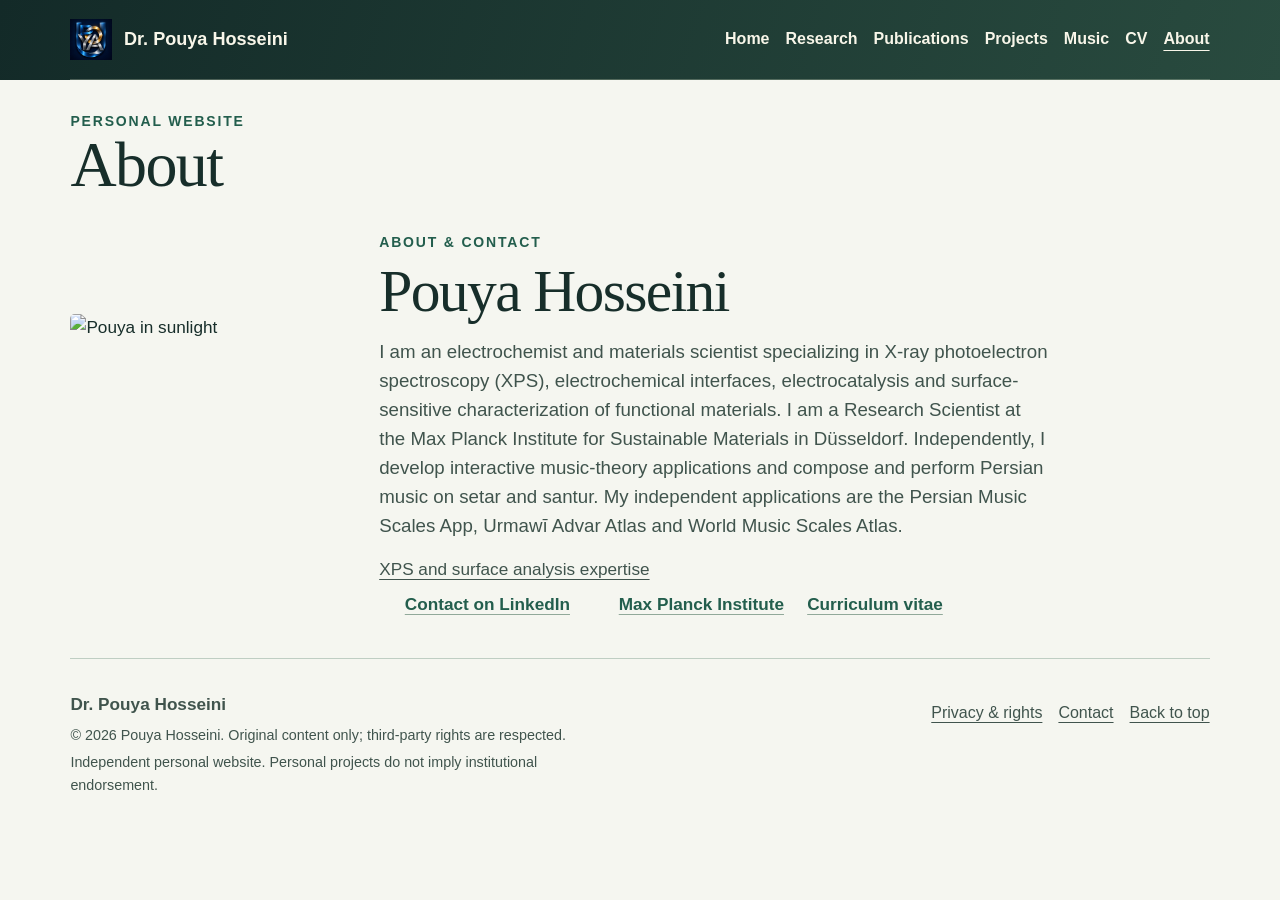
==== commit ebe05de1: "Highlight XPS instrumentation and surface analysis specialization" ====
--- a/about.html
+++ b/about.html
@@ -1,8 +1,8 @@
 <!doctype html>
 <html lang="en"><head><meta charset="utf-8"><meta name="viewport" content="width=device-width, initial-scale=1"><title>About | Dr. Pouya Hosseini</title><meta name="description" content="Biography, research affiliation and professional contact channels."><link rel="canonical" href="https://drpouyahosseini.github.io/about.html"><meta property="og:type" content="website"><meta property="og:title" content="About | Dr. Pouya Hosseini"><meta property="og:description" content="Biography, research affiliation and professional contact channels."><meta property="og:url" content="https://drpouyahosseini.github.io/about.html"><meta property="og:image" content="https://drpouyahosseini.github.io/pouya-hosseini-940.webp"><meta name="color-scheme" content="light dark"><link rel="icon" href="/favicon.ico" type="image/x-icon" sizes="any">
-<link rel="icon" href="/pouya-192.png" type="image/png" sizes="192x192"><link rel="apple-touch-icon" href="/apple-touch-icon.png"><link rel="manifest" href="/site.webmanifest"><link rel="stylesheet" href="style.css?v=20261128-profile"><link rel="stylesheet" href="revision.css?v=20261128-profile"></head><body id="top" class="standalone"><a class="skip" href="#main">Skip to content</a><div class="nav-band"><header class="mast wrap"><a class="brand" href="./"><img class="brand-mark" src="pouya-mark.webp" alt="" width="41" height="41">Dr. Pouya Hosseini</a><nav class="site-nav standalone-nav" aria-label="Main navigation"><a href="./">Home</a><a href="research.html">Research</a><a href="publications.html">Publications</a><a href="projects.html">Projects</a><a href="music.html">Music</a><a href="cv.html">CV</a><a href="about.html" aria-current="page">About</a></nav></header></div><main id="main"><header class="wrap standalone-heading"><p class="eyebrow">Personal website</p><h1>About</h1></header><section id="about" class="section wrap about" aria-labelledby="about-title">
+<link rel="icon" href="/pouya-192.png" type="image/png" sizes="192x192"><link rel="apple-touch-icon" href="/apple-touch-icon.png"><link rel="manifest" href="/site.webmanifest"><link rel="stylesheet" href="style.css?v=20261128-profile"><link rel="stylesheet" href="revision.css?v=20261128-xps"></head><body id="top" class="standalone"><a class="skip" href="#main">Skip to content</a><div class="nav-band"><header class="mast wrap"><a class="brand" href="./"><img class="brand-mark" src="pouya-mark.webp" alt="" width="41" height="41">Dr. Pouya Hosseini</a><nav class="site-nav standalone-nav" aria-label="Main navigation"><a href="./">Home</a><a href="research.html">Research</a><a href="publications.html">Publications</a><a href="projects.html">Projects</a><a href="music.html">Music</a><a href="cv.html">CV</a><a href="about.html" aria-current="page">About</a></nav></header></div><main id="main"><header class="wrap standalone-heading"><p class="eyebrow">Personal website</p><h1>About</h1></header><section id="about" class="section wrap about" aria-labelledby="about-title">
     <figure class="about-photo"><img src="pouya-portrait-640.webp" srcset="pouya-portrait-640.webp 640w, pouya-portrait-1200.webp 1200w" sizes="(max-width:40rem) 55vw, 235px" width="640" height="640" alt="Pouya in sunlight" loading="lazy"></figure>
     <div><p class="eyebrow">About &amp; contact</p><h2 id="about-title">Pouya Hosseini</h2>
-      <p>I am an electrochemist and materials scientist specializing in electrochemical interfaces, electrocatalysis and surface-sensitive characterization of functional materials. I am a Research Scientist at the Max Planck Institute for Sustainable Materials in Düsseldorf. Independently, I develop interactive music-theory applications and compose and perform Persian music on setar and santur. My independent applications are the Persian Music Scales App, Urmawī Advar Atlas and World Music Scales Atlas.</p>
+      <p>I am an electrochemist and materials scientist specializing in X-ray photoelectron spectroscopy (XPS), electrochemical interfaces, electrocatalysis and surface-sensitive characterization of functional materials. I am a Research Scientist at the Max Planck Institute for Sustainable Materials in Düsseldorf. Independently, I develop interactive music-theory applications and compose and perform Persian music on setar and santur. My independent applications are the Persian Music Scales App, Urmawī Advar Atlas and World Music Scales Atlas.</p><p><a href="research.html#xps-expertise">XPS and surface analysis expertise</a></p>
       <div class="links"><a href="https://www.linkedin.com/in/drpouyahosseini/"><span aria-hidden="true" class="service-icon brand-linkedin"></span>Contact on LinkedIn</a><a href="https://www.mpie.de/en"><span aria-hidden="true" class="service-icon brand-institute"></span>Max Planck Institute</a><a href="cv.html">Curriculum vitae</a></div></div>
   </section></main><footer class="footer wrap revision-footer"><div><strong>Dr. Pouya Hosseini</strong><small>© 2026 Pouya Hosseini. Original content only; third-party rights are respected.</small><small>Independent personal website. Personal projects do not imply institutional endorsement.</small></div><div class="footer-links"><a href="legal.html">Privacy &amp; rights</a><a href="about.html">Contact</a><a href="#top">Back to top</a></div></footer></body></html>
--- a/revision.css
+++ b/revision.css
@@ -37,7 +37,7 @@
 }
 #world-music-scales-atlas {grid-template-columns:minmax(0,1.1fr) minmax(0,1fr);gap:clamp(1rem,3vw,3rem)}
 .world-atlas-copy > img {border-radius:.7rem;margin-bottom:.65rem}
-.scale-gallery.atlas-gallery {width:100%;height:auto;aspect-ratio:1.08;background:#f2f3eb;padding:.45rem;border-radius:.85rem;grid-template-columns:1fr 1fr auto;grid-template-rows:minmax(0,1fr) auto;gap:.3rem}
+.scale-gallery.atlas-gallery {width:100%;height:auto;aspect-ratio:1.08;background:#f2f3eb;padding:.45rem;border-radius:.85rem;grid-template-columns:repeat(3,minmax(0,1fr));grid-template-rows:minmax(0,1fr) auto;gap:.3rem}
 .atlas-gallery img {grid-area:1/1/2/-1;max-height:100%;filter:none}
 .atlas-gallery label:nth-of-type(n),.atlas-gallery button {grid-row:2;grid-column:auto;color:#17383b;border:0;text-align:center;min-height:44px}
 .atlas-gallery input:checked + label {color:#103b3d;background:#dae5dc;border-radius:.4rem}
@@ -46,7 +46,13 @@
 @media(max-width:48rem){#world-music-scales-atlas {grid-template-columns:minmax(0,1fr)}.world-atlas-copy{grid-row:1}}
 
 /* Shared professional profile refinements */
-.hero h1{font-size:clamp(3.2rem,7vw,6.6rem);line-height:.98}.affiliation{color:var(--hero-ink);font-weight:650;line-height:1.4;margin:0 0 1rem}.affiliation span{display:block;font-size:.95rem;font-weight:400;color:var(--hero-body)}.hero-role{flex-wrap:wrap}.site-nav{gap:clamp(.65rem,1.3vw,1.4rem)}.additional-themes{display:grid;grid-template-columns:repeat(2,minmax(0,1fr));gap:1.4rem;margin:2rem 0}.additional-themes article{border-top:1px solid var(--rule);padding-top:1rem}.additional-themes h3{font-size:clamp(1.45rem,2.1vw,2rem)}.independent-projects .projects{grid-template-columns:1fr;margin-block:1.5rem}.independent-projects .atlas{margin-top:1.5rem}.music-feature{display:grid;grid-template-columns:minmax(0,.7fr) minmax(0,1.3fr);gap:1.25rem;margin:2rem 0}.music-feature figure{margin:0;align-self:start}.music-feature figure img{width:100%;height:auto;border-radius:.6rem}.video-preview{padding:2rem;display:grid;place-items:center;min-height:8rem;background:var(--panel)}.revision-footer{flex-wrap:wrap;align-items:flex-start;gap:1rem;padding-block:2rem}.revision-footer small{display:block;max-width:65ch;margin-top:.35rem}.footer-links{display:flex;flex-wrap:wrap;gap:1rem}.standalone .mast{display:flex;flex-wrap:wrap;padding-block:1rem}.standalone .site-nav{display:flex;position:static;flex-wrap:wrap;width:auto;gap:.45rem 1rem}.standalone .site-nav a{min-height:44px}.standalone-heading{padding-top:2rem}.standalone-heading h1{font-size:clamp(2.5rem,5vw,4.2rem);line-height:1.1}.standalone .section{padding-block:2rem}.publication-controls{display:grid;grid-template-columns:minmax(0,1fr);gap:.5rem;max-width:42rem;margin:1.5rem 0}.publication-controls input,.publication-controls select,#player + select{font:inherit;min-height:44px;max-width:100%;padding:.5rem;background:var(--panel);color:inherit;border:1px solid var(--rule-strong);border-radius:.4rem}#player + select{margin-top:.75rem}.legal-copy{max-width:75ch}.legal-copy h2{font-size:1.65rem;margin-top:1.5rem}[hidden]{display:none!important}
+.hero h1{font-size:clamp(3.2rem,7vw,6.6rem);line-height:.98}.affiliation{color:var(--hero-ink);font-weight:650;line-height:1.4;margin:0 0 1rem}.affiliation span{display:block;font-size:.95rem;font-weight:400;color:var(--hero-body)}.hero-role{flex-wrap:wrap}.site-nav{gap:clamp(.65rem,1.3vw,1.4rem)}.additional-themes{display:grid;grid-template-columns:repeat(2,minmax(0,1fr));gap:1.4rem;margin:2rem 0}.additional-themes article{border-top:1px solid var(--rule);padding-top:1rem}.additional-themes h3{font-size:clamp(1.45rem,2.1vw,2rem)}.independent-projects .projects{grid-template-columns:1fr;margin-block:1.5rem}.independent-projects .atlas{margin-top:1.5rem}.music-feature{display:grid;grid-template-columns:minmax(0,.7fr) minmax(0,1.3fr);gap:1.25rem;margin:2rem 0}.music-feature figure{margin:0;align-self:start}.music-feature figure img{width:100%;height:auto;border-radius:.6rem}.revision-footer{flex-wrap:wrap;align-items:flex-start;gap:1rem;padding-block:2rem}.revision-footer small{display:block;max-width:65ch;margin-top:.35rem}.footer-links{display:flex;flex-wrap:wrap;gap:1rem}.standalone .mast{display:flex;flex-wrap:wrap;padding-block:1rem}.standalone .site-nav{display:flex;position:static;flex-wrap:wrap;width:auto;gap:.45rem 1rem}.standalone .site-nav a{min-height:44px}.standalone-heading{padding-top:2rem}.standalone-heading h1{font-size:clamp(2.5rem,5vw,4.2rem);line-height:1.1}.standalone .section{padding-block:2rem}.publication-controls{display:grid;grid-template-columns:minmax(0,1fr);gap:.5rem;max-width:42rem;margin:1.5rem 0}.publication-controls input,.publication-controls select,#player + select{font:inherit;min-height:44px;max-width:100%;padding:.5rem;background:var(--panel);color:inherit;border:1px solid var(--rule-strong);border-radius:.4rem}#player + select{margin-top:.75rem}.legal-copy{max-width:75ch}.legal-copy h2{font-size:1.65rem;margin-top:1.5rem}[hidden]{display:none!important}
 @media(max-width:62rem){.mast{flex-wrap:wrap;gap:.6rem}.mast .site-nav{width:100%;flex-wrap:wrap;order:4;gap:.4rem 1rem}.additional-themes,.music-feature{grid-template-columns:1fr}.standalone .mast{display:block}.standalone .site-nav{margin-top:.7rem}.standalone .site-nav a{font-size:.9rem}}
 @media(max-width:40rem){.hero{grid-template-areas:"role role" "name portrait" "affiliation affiliation" "intro intro" "actions actions" "profiles profiles"}.hero .affiliation{grid-area:affiliation;margin:0}.hero .actions a:last-child{grid-column:1/-1}#player + select{grid-column:1/-1}.hero h1{font-size:clamp(2.4rem,9vw,4.5rem)}.scale-gallery:not(.atlas-gallery){height:auto;min-height:0;grid-template-columns:repeat(4,minmax(0,1fr));grid-template-rows:minmax(0,1fr) auto;gap:.3rem}.scale-gallery:not(.atlas-gallery) img{grid-area:1/1/2/-1;aspect-ratio:1.35;height:auto;max-height:24rem}.scale-gallery:not(.atlas-gallery) label:nth-of-type(n){grid-row:2;grid-column:auto;min-height:44px;text-align:center;padding:.5rem .15rem;font-size:.8rem;overflow-wrap:anywhere}.scale-gallery:not(.atlas-gallery) label::before{display:none}.revision-footer{display:block}.footer-links{margin-top:.75rem}}
 @media print{.publication-controls,.standalone-nav,.footer-links{display:none!important}.standalone-heading{padding-top:0}}
+
+/* Atlas showcase: current catalog and three equal-width preview controls */
+.world-atlas-copy .atlas-catalog-stat{font-size:.92rem;line-height:1.55;color:#fff3cf;margin:.65rem 0 1rem}.atlas-catalog-stat strong{font-variant-numeric:tabular-nums}.atlas-gallery label:nth-of-type(n){overflow-wrap:anywhere;line-height:1.2;padding:.65rem .2rem}.world-atlas-actions{flex-wrap:wrap;gap:.8rem 1rem}@media(max-width:40rem){.atlas-gallery label:nth-of-type(n){font-size:.76rem}.atlas-gallery label::before{display:none}.scale-gallery.atlas-gallery{aspect-ratio:.96}.world-atlas-copy .atlas-catalog-stat{font-size:.85rem}}
+
+/* Featured performance: restore a responsive, playable video instead of an empty link panel. */
+.music-feature{grid-template-columns:minmax(0,.8fr) minmax(0,1.2fr);align-items:center}.music-feature figure{align-self:center}.music-feature figure img{display:block;width:100%;height:auto}.music-feature .performance-video{display:block;width:100%;height:auto;aspect-ratio:16/9;border:0}.music-feature .project-text{padding:clamp(1rem,2vw,1.65rem)}.music-feature .project-text h3{font-size:clamp(1.7rem,2.7vw,2.7rem)}.music-feature .actions{flex-wrap:wrap;gap:.55rem}@media(max-width:62rem){.music-feature{grid-template-columns:minmax(0,1fr)}.music-feature figure{width:min(100%,32rem);margin-inline:auto}}
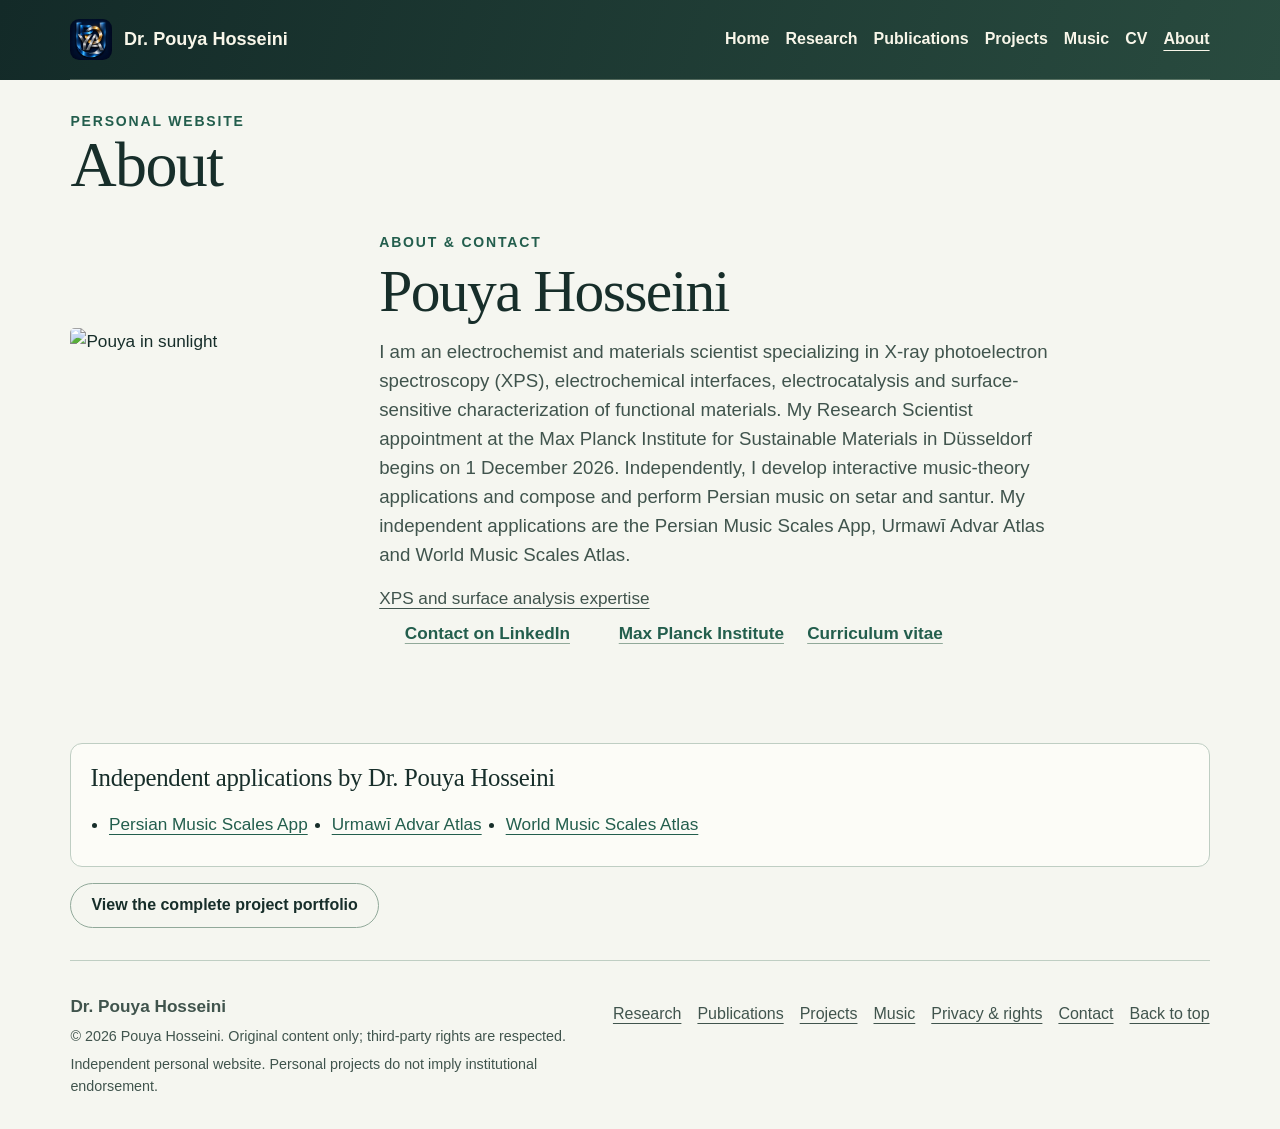
==== commit b8cd3ab5: "Refine portfolio identity, discovery, responsive navigation and metadata" ====
--- a/about.html
+++ b/about.html
@@ -1,8 +1,26 @@
 <!doctype html>
 <html lang="en"><head><meta charset="utf-8"><meta name="viewport" content="width=device-width, initial-scale=1"><title>About | Dr. Pouya Hosseini</title><meta name="description" content="Biography, research affiliation and professional contact channels."><link rel="canonical" href="https://drpouyahosseini.github.io/about.html"><meta property="og:type" content="website"><meta property="og:title" content="About | Dr. Pouya Hosseini"><meta property="og:description" content="Biography, research affiliation and professional contact channels."><meta property="og:url" content="https://drpouyahosseini.github.io/about.html"><meta property="og:image" content="https://drpouyahosseini.github.io/pouya-hosseini-940.webp"><meta name="color-scheme" content="light dark"><link rel="icon" href="/favicon.ico" type="image/x-icon" sizes="any">
-<link rel="icon" href="/pouya-192.png" type="image/png" sizes="192x192"><link rel="apple-touch-icon" href="/apple-touch-icon.png"><link rel="manifest" href="/site.webmanifest"><link rel="stylesheet" href="style.css?v=20261128-profile"><link rel="stylesheet" href="revision.css?v=20261128-xps"></head><body id="top" class="standalone"><a class="skip" href="#main">Skip to content</a><div class="nav-band"><header class="mast wrap"><a class="brand" href="./"><img class="brand-mark" src="pouya-mark.webp" alt="" width="41" height="41">Dr. Pouya Hosseini</a><nav class="site-nav standalone-nav" aria-label="Main navigation"><a href="./">Home</a><a href="research.html">Research</a><a href="publications.html">Publications</a><a href="projects.html">Projects</a><a href="music.html">Music</a><a href="cv.html">CV</a><a href="about.html" aria-current="page">About</a></nav></header></div><main id="main"><header class="wrap standalone-heading"><p class="eyebrow">Personal website</p><h1>About</h1></header><section id="about" class="section wrap about" aria-labelledby="about-title">
+<link rel="icon" href="/pouya-192.png" type="image/png" sizes="192x192"><link rel="apple-touch-icon" href="/apple-touch-icon.png"><link rel="manifest" href="/site.webmanifest"><link rel="stylesheet" href="style.css?v=20261128-profile"><link rel="stylesheet" href="revision.css?v=20261128-xps"><script type="application/ld+json">
+{
+  "@context": "https://schema.org",
+  "@type": "AboutPage",
+  "@id": "https://drpouyahosseini.github.io/about.html#page",
+  "url": "https://drpouyahosseini.github.io/about.html",
+  "name": "About Dr. Pouya Hosseini",
+  "description": "Biography, research affiliation and professional contact channels.",
+  "author": {
+    "@id": "https://drpouyahosseini.github.io/#pouya"
+  },
+  "isPartOf": {
+    "@id": "https://drpouyahosseini.github.io/#website"
+  },
+  "mainEntity": {
+    "@id": "https://drpouyahosseini.github.io/#pouya"
+  }
+}
+</script><meta property="og:image:alt" content="Portrait of Dr. Pouya Hosseini"><meta property="og:site_name" content="Dr. Pouya Hosseini"><meta name="twitter:card" content="summary_large_image"><meta name="twitter:title" content="About | Dr. Pouya Hosseini"><meta name="twitter:description" content="Biography, research affiliation and professional contact channels."><meta name="twitter:image" content="https://drpouyahosseini.github.io/pouya-hosseini-940.webp"><link rel="stylesheet" href="portfolio-upgrade.css?v=20261128-1"><script defer src="portfolio-enhancements.js?v=20261128-1"></script></head><body id="top" class="standalone"><a class="skip" href="#main">Skip to content</a><div class="nav-band"><header class="mast wrap"><a class="brand" href="./"><img class="brand-mark" src="pouya-mark.webp" alt="" width="41" height="41">Dr. Pouya Hosseini</a><button class="button standalone-toggle" type="button" aria-controls="standalone-menu" aria-expanded="false" hidden>Menu</button><nav id="standalone-menu" class="site-nav standalone-nav" aria-label="Main navigation"><a href="./">Home</a><a href="research.html">Research</a><a href="publications.html">Publications</a><a href="projects.html">Projects</a><a href="music.html">Music</a><a href="cv.html">CV</a><a href="about.html" aria-current="page">About</a></nav></header></div><main id="main"><header class="wrap standalone-heading"><p class="eyebrow">Personal website</p><h1>About</h1></header><section id="about" class="section wrap about" aria-labelledby="about-title">
     <figure class="about-photo"><img src="pouya-portrait-640.webp" srcset="pouya-portrait-640.webp 640w, pouya-portrait-1200.webp 1200w" sizes="(max-width:40rem) 55vw, 235px" width="640" height="640" alt="Pouya in sunlight" loading="lazy"></figure>
     <div><p class="eyebrow">About &amp; contact</p><h2 id="about-title">Pouya Hosseini</h2>
-      <p>I am an electrochemist and materials scientist specializing in X-ray photoelectron spectroscopy (XPS), electrochemical interfaces, electrocatalysis and surface-sensitive characterization of functional materials. I am a Research Scientist at the Max Planck Institute for Sustainable Materials in Düsseldorf. Independently, I develop interactive music-theory applications and compose and perform Persian music on setar and santur. My independent applications are the Persian Music Scales App, Urmawī Advar Atlas and World Music Scales Atlas.</p><p><a href="research.html#xps-expertise">XPS and surface analysis expertise</a></p>
+      <p>I am an electrochemist and materials scientist specializing in X-ray photoelectron spectroscopy (XPS), electrochemical interfaces, electrocatalysis and surface-sensitive characterization of functional materials. My Research Scientist appointment at the Max Planck Institute for Sustainable Materials in Düsseldorf begins on 1 December 2026. Independently, I develop interactive music-theory applications and compose and perform Persian music on setar and santur. My independent applications are the Persian Music Scales App, Urmawī Advar Atlas and World Music Scales Atlas.</p><p><a href="research.html#xps-expertise">XPS and surface analysis expertise</a></p>
       <div class="links"><a href="https://www.linkedin.com/in/drpouyahosseini/"><span aria-hidden="true" class="service-icon brand-linkedin"></span>Contact on LinkedIn</a><a href="https://www.mpie.de/en"><span aria-hidden="true" class="service-icon brand-institute"></span>Max Planck Institute</a><a href="cv.html">Curriculum vitae</a></div></div>
-  </section></main><footer class="footer wrap revision-footer"><div><strong>Dr. Pouya Hosseini</strong><small>© 2026 Pouya Hosseini. Original content only; third-party rights are respected.</small><small>Independent personal website. Personal projects do not imply institutional endorsement.</small></div><div class="footer-links"><a href="legal.html">Privacy &amp; rights</a><a href="about.html">Contact</a><a href="#top">Back to top</a></div></footer></body></html>
+  </section><section class="wrap section related-section"><nav class="related-projects" aria-label="Independent applications"><h3>Independent applications by Dr. Pouya Hosseini</h3><ul><li><a href="https://persianmusicscales.github.io/Persian-Music-Scales-App/">Persian Music Scales App</a></li><li><a href="https://persianmusicscales.github.io/urmawi-advar-atlas/">Urmawī Advar Atlas</a></li><li><a href="https://worldmusicscalesatlas.github.io/">World Music Scales Atlas</a></li></ul></nav><p><a class="button" href="projects.html">View the complete project portfolio</a></p></section></main><footer class="footer wrap revision-footer"><div><strong>Dr. Pouya Hosseini</strong><small>© 2026 Pouya Hosseini. Original content only; third-party rights are respected.</small><small>Independent personal website. Personal projects do not imply institutional endorsement.</small></div><div class="footer-links"><a href="research.html">Research</a><a href="publications.html">Publications</a><a href="projects.html">Projects</a><a href="music.html">Music</a><a href="legal.html">Privacy &amp; rights</a><a href="about.html">Contact</a><a href="#top">Back to top</a></div></footer></body></html>
--- a/revision.css
+++ b/revision.css
@@ -56,3 +56,16 @@
 
 /* Featured performance: restore a responsive, playable video instead of an empty link panel. */
 .music-feature{grid-template-columns:minmax(0,.8fr) minmax(0,1.2fr);align-items:center}.music-feature figure{align-self:center}.music-feature figure img{display:block;width:100%;height:auto}.music-feature .performance-video{display:block;width:100%;height:auto;aspect-ratio:16/9;border:0}.music-feature .project-text{padding:clamp(1rem,2vw,1.65rem)}.music-feature .project-text h3{font-size:clamp(1.7rem,2.7vw,2.7rem)}.music-feature .actions{flex-wrap:wrap;gap:.55rem}@media(max-width:62rem){.music-feature{grid-template-columns:minmax(0,1fr)}.music-feature figure{width:min(100%,32rem);margin-inline:auto}}
+
+/* Illustrated XPS showcase. Scoped to the approved section, without global design changes. */
+.xps-feature{margin:2rem 0;scroll-margin-top:6rem}.xps-detail,#xps-publications{scroll-margin-top:6rem}
+.xps-showcase{display:grid;grid-template-columns:minmax(0,.88fr) minmax(0,1.12fr);gap:clamp(1.4rem,3.8vw,3rem);align-items:center;padding:clamp(1rem,3.7vw,3rem);border-radius:var(--radius);background:linear-gradient(125deg,#0d3334,#103f40);color:#f5f3e8}
+.xps-showcase>*{min-width:0}.xps-art{margin:0;align-self:center;min-width:0}.xps-art img{display:block;width:100%;height:auto;border-radius:.9rem}.xps-art figcaption{font-size:.77rem;line-height:1.4;color:#d4e4dd;margin:.55rem 0 0}
+.xps-showcase-copy .eyebrow{color:#e6d3a1;font-size:.75rem;letter-spacing:.13em;margin:0 0 .65rem}
+.xps-showcase-copy h2,.xps-showcase-copy h3{font-size:clamp(2rem,4vw,3.35rem);line-height:1.05;color:#fff9e9;letter-spacing:-.03em;margin:0 0 .7rem;overflow-wrap:normal}
+.xps-tagline{font:italic 400 clamp(1.05rem,1.65vw,1.35rem)/1.4 var(--serif);color:#f6dfa4;margin:0 0 1.15rem}.xps-summary{font-size:clamp(1rem,1.3vw,1.12rem);line-height:1.62;color:#f1f3eb;margin:0;max-width:65ch}
+.xps-focus{display:grid;grid-template-columns:repeat(3,minmax(0,1fr));gap:0;margin:1.6rem 0}.xps-focus>div{min-width:0;padding:0 .9rem;border-left:1px solid #c8dedb40}.xps-focus>div:first-child{padding-left:0;border-left:0}.xps-focus>div:last-child{padding-right:0}.xps-focus svg{display:block;color:#f4cd76;margin-bottom:.6rem}.xps-focus strong,.xps-focus span{display:block}.xps-focus strong{font-size:1.02rem;line-height:1.3;color:#fff9e9}.xps-focus span{font-size:.93rem;line-height:1.4;color:#dbe8e3;margin-top:.35rem;overflow-wrap:anywhere}
+.xps-actions{display:flex;flex-wrap:wrap;gap:.65rem;margin-top:1.35rem}.xps-showcase .button{color:#fff9e9;border-color:#c8dedb80;min-height:44px;text-align:center;white-space:normal}.xps-showcase .button:hover{background:#ffffff18;border-color:#fff9e9}.xps-showcase .button.primary{color:#123536;background:#f4d38b;border-color:#f4d38b}.xps-showcase .button.primary:hover{background:#ffe3a7;border-color:#ffe3a7}.xps-showcase a:focus-visible{outline:2px solid #f4d38b;outline-offset:4px}
+.xps-evidence{margin-top:2rem;padding-top:1.5rem;border-top:1px solid var(--rule)}.xps-evidence h3{font-size:clamp(1.35rem,2.2vw,1.85rem)}.xps-evidence ul{padding-left:1.25rem;margin:1rem 0}.xps-evidence li+li{margin-top:.75rem}.xps-evidence a:not(.button){text-decoration:underline;text-underline-offset:.18em}
+@media(max-width:62rem){.xps-showcase{grid-template-columns:minmax(0,1fr)}.xps-art{max-width:40rem;margin-inline:auto;width:100%}}
+@media(max-width:36rem){.xps-focus{grid-template-columns:minmax(0,1fr);gap:.8rem;margin:1.25rem 0}.xps-focus>div,.xps-focus>div:first-child,.xps-focus>div:last-child{padding:.75rem 0 0;border-left:0;border-top:1px solid #c8dedb40;display:grid;grid-template-columns:30px minmax(0,1fr);gap:.15rem .65rem}.xps-focus svg{grid-row:1/3;margin:0}.xps-focus span{margin:0}.xps-actions .button{width:100%}.xps-showcase-copy h2,.xps-showcase-copy h3{font-size:clamp(1.8rem,8vw,2.6rem)}}
--- a/portfolio-upgrade.css
+++ b/portfolio-upgrade.css
@@ -0,0 +1,38 @@
+/* Coordinated personal-portfolio refinements; retain established palette and typography. */
+.brand-mark{border-radius:22%;object-fit:contain}
+.appointment-date{font-size:.84rem!important;opacity:.92}
+.hero .hero-copy .intro{max-width:56ch}
+.portfolio-directory{padding-block:clamp(2rem,4vw,3.5rem);border-bottom:1px solid var(--rule)}
+.directory-heading{display:grid;grid-template-columns:1fr;gap:.45rem;margin-bottom:1.25rem}
+.directory-heading h2{font-size:clamp(2.2rem,4vw,3.2rem)}
+.directory-heading p:last-child{max-width:70ch}
+.directory-grid{display:grid;grid-template-columns:repeat(4,minmax(0,1fr));gap:.8rem}
+.directory-grid a{display:flex;flex-direction:column;gap:.55rem;min-width:0;padding:clamp(.85rem,2vw,1.35rem);border:1px solid var(--rule);border-radius:var(--radius);background:var(--panel);text-decoration:none;overflow-wrap:anywhere}
+.directory-grid a:hover{border-color:var(--accent);background:var(--tint)}
+.directory-number{font-variant-numeric:tabular-nums;font-size:.8rem;color:var(--accent)}
+.directory-grid strong{font:400 clamp(1.5rem,2.4vw,2.05rem)/1.1 var(--serif)}
+.directory-grid a>span:not(.directory-number):not(.directory-link){font-size:.95rem;color:var(--body);line-height:1.4}
+.directory-link{margin-top:auto;color:var(--accent);font-weight:650;font-size:.95rem;text-decoration:underline;text-underline-offset:.2em}
+.related-projects{margin-top:1.5rem;padding:1.2rem;border:1px solid var(--rule);border-radius:var(--radius);background:var(--panel)}
+.related-projects h3{font-size:1.55rem}
+.related-projects ul{display:flex;flex-wrap:wrap;gap:.35rem 1.5rem;padding-left:1.15rem;margin-top:.7rem}
+.related-projects a{display:inline-flex;align-items:center;min-height:44px;color:var(--accent)}
+.related-section{padding-top:0}.related-section>p{margin-top:1rem}
+.publication-controls{max-width:none;padding:1rem;background:var(--panel);border:1px solid var(--rule);border-radius:var(--radius)}
+.filter-field{min-width:0;display:grid;gap:.3rem}
+.filter-field label,.recording-search label{font-weight:650;color:var(--ink)}
+.filter-field input,.filter-field select{width:100%;min-width:0}
+.filter-row{display:grid;grid-template-columns:minmax(0,1fr) minmax(0,1.4fr) auto;align-items:end;gap:.75rem}
+#publication-count{min-height:1.5em}
+.recording-search{display:grid;gap:.35rem;margin:.75rem 0}
+.recording-search input{font:inherit;width:100%;min-height:44px;min-width:0;padding:.45rem .7rem;border:1px solid var(--rule-strong);background:var(--panel);color:var(--ink);border-radius:.5rem}
+.recording-search output{font-size:.9rem;color:var(--body)}
+.track-navigation{display:flex;gap:.5rem;flex-wrap:wrap;margin:.6rem 0}
+.track-navigation .button{flex:1;padding:.45rem .65rem}
+.footer-links a{min-height:44px;display:inline-flex;align-items:center}
+.standalone-toggle{min-height:44px}
+@media(max-width:62rem){.directory-grid{grid-template-columns:repeat(2,minmax(0,1fr))}}
+@media(max-width:46rem){.standalone .mast{display:flex;align-items:center;justify-content:space-between}.standalone .site-nav{width:100%;margin-top:0;gap:.2rem .8rem}.standalone .site-nav a{min-height:44px}.standalone .brand{min-width:0}.filter-row{grid-template-columns:minmax(0,1fr) minmax(0,1fr)}.filter-row button{grid-column:1/-1}}
+@media(max-width:28rem){.directory-grid{grid-template-columns:1fr}.filter-row{grid-template-columns:1fr}.hero .hero-role{font-size:.76rem;letter-spacing:.07em}}
+@media(prefers-reduced-motion:reduce){*,*::before,*::after{scroll-behavior:auto!important;animation-duration:.01ms!important;transition-duration:.01ms!important}}
+@media print{.portfolio-directory,.standalone-toggle,.recording-search,.track-navigation,.related-projects{display:none!important}}
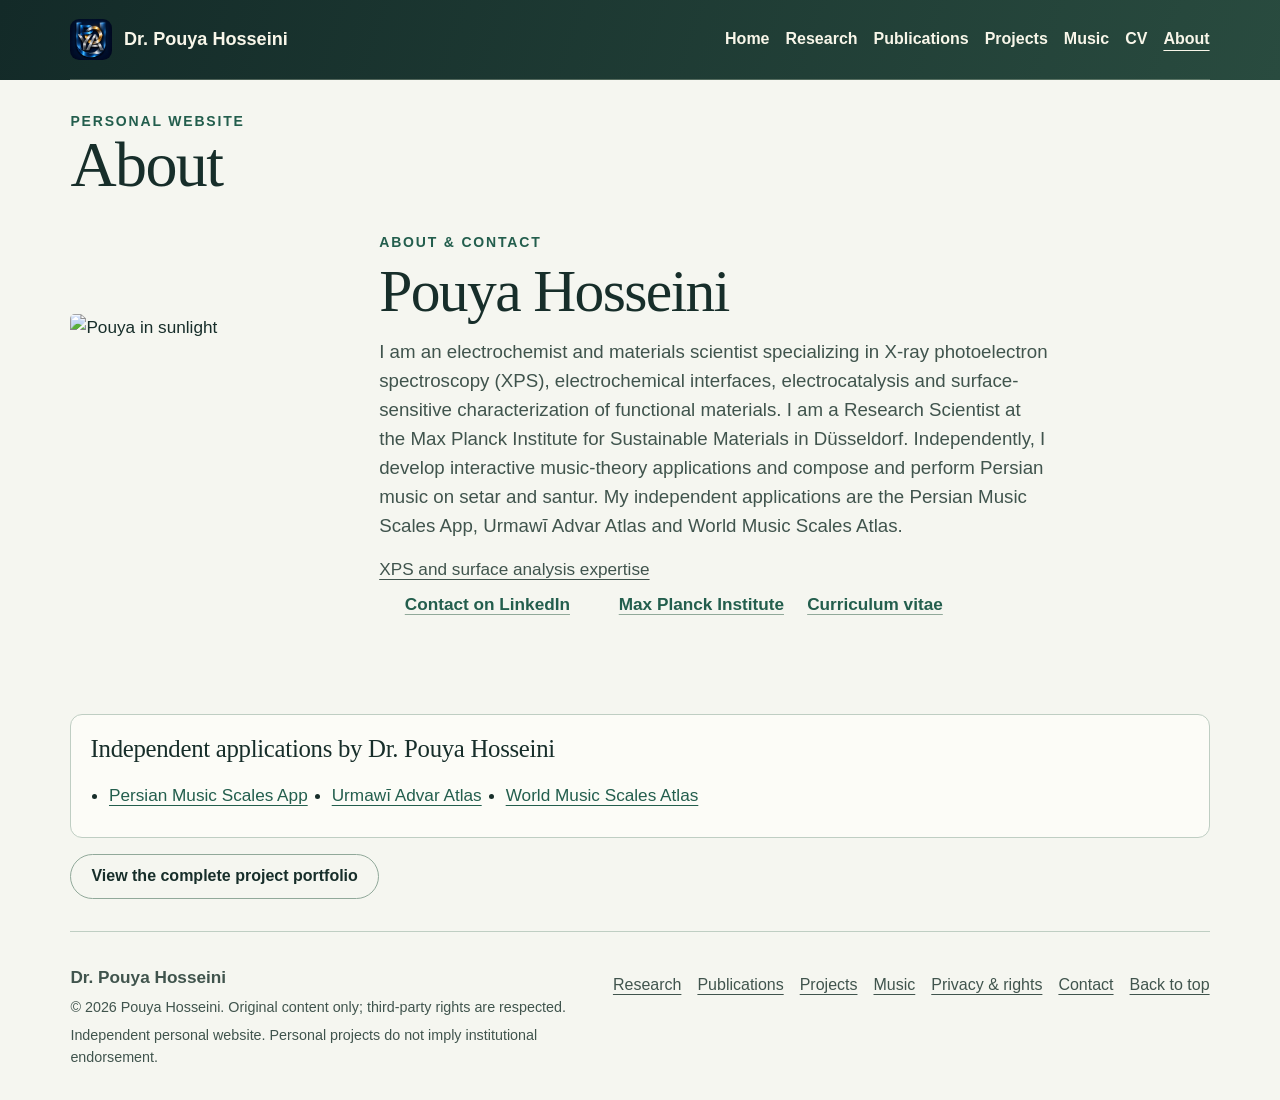
==== commit 99ff8482: "Keep Max Planck affiliation without explicit appointment date" ====
--- a/about.html
+++ b/about.html
@@ -21,6 +21,6 @@
 </script><meta property="og:image:alt" content="Portrait of Dr. Pouya Hosseini"><meta property="og:site_name" content="Dr. Pouya Hosseini"><meta name="twitter:card" content="summary_large_image"><meta name="twitter:title" content="About | Dr. Pouya Hosseini"><meta name="twitter:description" content="Biography, research affiliation and professional contact channels."><meta name="twitter:image" content="https://drpouyahosseini.github.io/pouya-hosseini-940.webp"><link rel="stylesheet" href="portfolio-upgrade.css?v=20261128-1"><script defer src="portfolio-enhancements.js?v=20261128-1"></script></head><body id="top" class="standalone"><a class="skip" href="#main">Skip to content</a><div class="nav-band"><header class="mast wrap"><a class="brand" href="./"><img class="brand-mark" src="pouya-mark.webp" alt="" width="41" height="41">Dr. Pouya Hosseini</a><button class="button standalone-toggle" type="button" aria-controls="standalone-menu" aria-expanded="false" hidden>Menu</button><nav id="standalone-menu" class="site-nav standalone-nav" aria-label="Main navigation"><a href="./">Home</a><a href="research.html">Research</a><a href="publications.html">Publications</a><a href="projects.html">Projects</a><a href="music.html">Music</a><a href="cv.html">CV</a><a href="about.html" aria-current="page">About</a></nav></header></div><main id="main"><header class="wrap standalone-heading"><p class="eyebrow">Personal website</p><h1>About</h1></header><section id="about" class="section wrap about" aria-labelledby="about-title">
     <figure class="about-photo"><img src="pouya-portrait-640.webp" srcset="pouya-portrait-640.webp 640w, pouya-portrait-1200.webp 1200w" sizes="(max-width:40rem) 55vw, 235px" width="640" height="640" alt="Pouya in sunlight" loading="lazy"></figure>
     <div><p class="eyebrow">About &amp; contact</p><h2 id="about-title">Pouya Hosseini</h2>
-      <p>I am an electrochemist and materials scientist specializing in X-ray photoelectron spectroscopy (XPS), electrochemical interfaces, electrocatalysis and surface-sensitive characterization of functional materials. My Research Scientist appointment at the Max Planck Institute for Sustainable Materials in Düsseldorf begins on 1 December 2026. Independently, I develop interactive music-theory applications and compose and perform Persian music on setar and santur. My independent applications are the Persian Music Scales App, Urmawī Advar Atlas and World Music Scales Atlas.</p><p><a href="research.html#xps-expertise">XPS and surface analysis expertise</a></p>
+      <p>I am an electrochemist and materials scientist specializing in X-ray photoelectron spectroscopy (XPS), electrochemical interfaces, electrocatalysis and surface-sensitive characterization of functional materials. I am a Research Scientist at the Max Planck Institute for Sustainable Materials in Düsseldorf. Independently, I develop interactive music-theory applications and compose and perform Persian music on setar and santur. My independent applications are the Persian Music Scales App, Urmawī Advar Atlas and World Music Scales Atlas.</p><p><a href="research.html#xps-expertise">XPS and surface analysis expertise</a></p>
       <div class="links"><a href="https://www.linkedin.com/in/drpouyahosseini/"><span aria-hidden="true" class="service-icon brand-linkedin"></span>Contact on LinkedIn</a><a href="https://www.mpie.de/en"><span aria-hidden="true" class="service-icon brand-institute"></span>Max Planck Institute</a><a href="cv.html">Curriculum vitae</a></div></div>
   </section><section class="wrap section related-section"><nav class="related-projects" aria-label="Independent applications"><h3>Independent applications by Dr. Pouya Hosseini</h3><ul><li><a href="https://persianmusicscales.github.io/Persian-Music-Scales-App/">Persian Music Scales App</a></li><li><a href="https://persianmusicscales.github.io/urmawi-advar-atlas/">Urmawī Advar Atlas</a></li><li><a href="https://worldmusicscalesatlas.github.io/">World Music Scales Atlas</a></li></ul></nav><p><a class="button" href="projects.html">View the complete project portfolio</a></p></section></main><footer class="footer wrap revision-footer"><div><strong>Dr. Pouya Hosseini</strong><small>© 2026 Pouya Hosseini. Original content only; third-party rights are respected.</small><small>Independent personal website. Personal projects do not imply institutional endorsement.</small></div><div class="footer-links"><a href="research.html">Research</a><a href="publications.html">Publications</a><a href="projects.html">Projects</a><a href="music.html">Music</a><a href="legal.html">Privacy &amp; rights</a><a href="about.html">Contact</a><a href="#top">Back to top</a></div></footer></body></html>
--- a/portfolio-upgrade.css
+++ b/portfolio-upgrade.css
@@ -1,6 +1,5 @@
 /* Coordinated personal-portfolio refinements; retain established palette and typography. */
 .brand-mark{border-radius:22%;object-fit:contain}
-.appointment-date{font-size:.84rem!important;opacity:.92}
 .hero .hero-copy .intro{max-width:56ch}
 .portfolio-directory{padding-block:clamp(2rem,4vw,3.5rem);border-bottom:1px solid var(--rule)}
 .directory-heading{display:grid;grid-template-columns:1fr;gap:.45rem;margin-bottom:1.25rem}
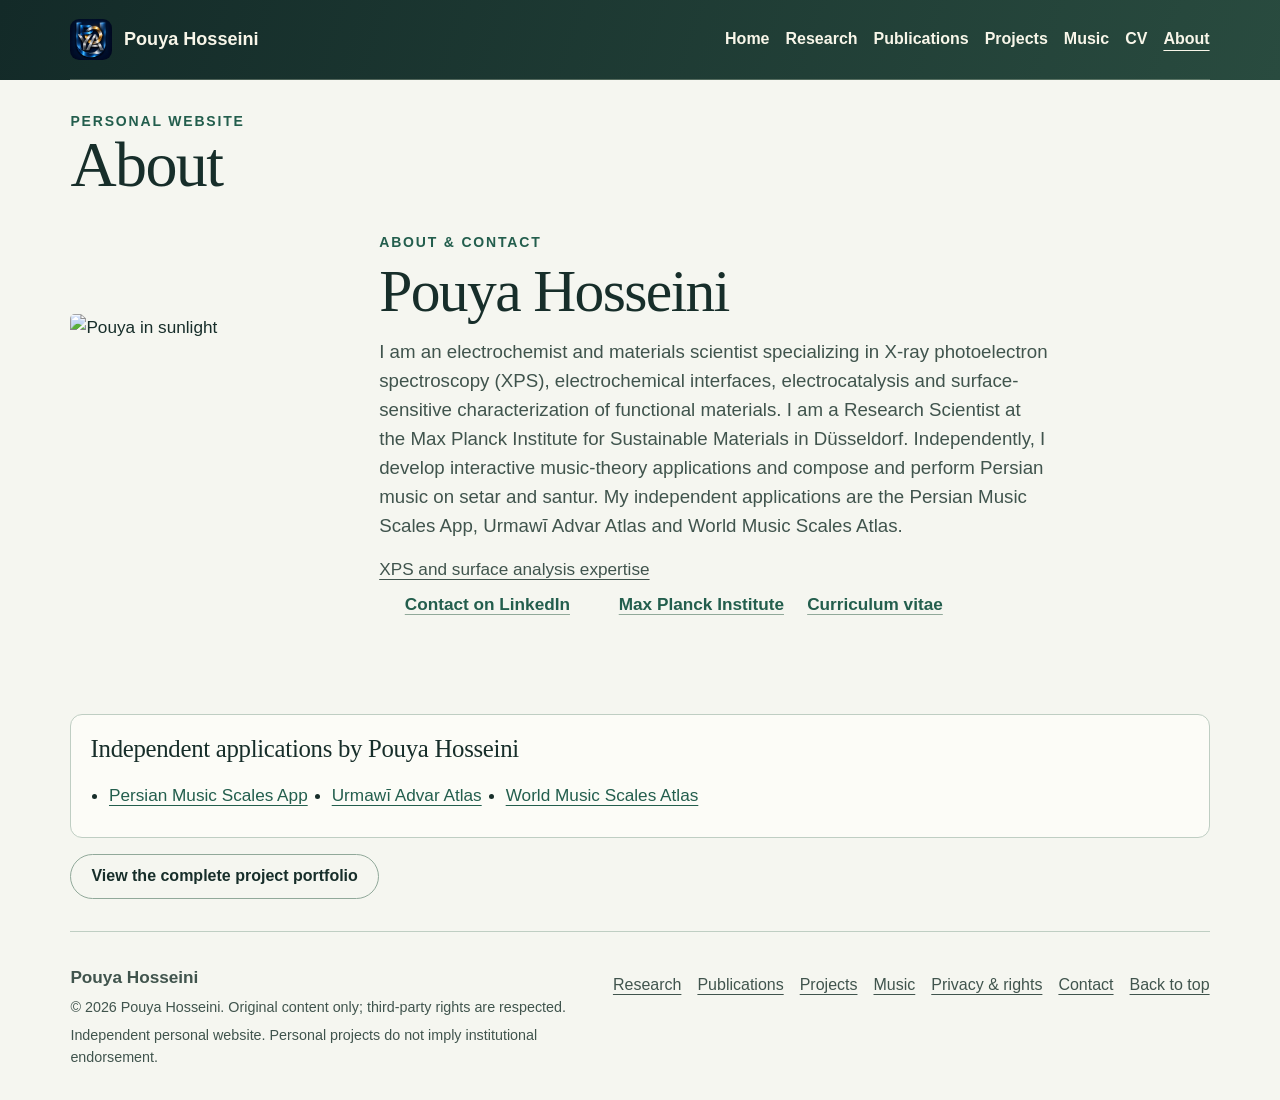
==== commit ea675f87: "Use Pouya Hosseini as personal website public brand" ====
--- a/about.html
+++ b/about.html
@@ -1,26 +1,45 @@
 <!doctype html>
-<html lang="en"><head><meta charset="utf-8"><meta name="viewport" content="width=device-width, initial-scale=1"><title>About | Dr. Pouya Hosseini</title><meta name="description" content="Biography, research affiliation and professional contact channels."><link rel="canonical" href="https://drpouyahosseini.github.io/about.html"><meta property="og:type" content="website"><meta property="og:title" content="About | Dr. Pouya Hosseini"><meta property="og:description" content="Biography, research affiliation and professional contact channels."><meta property="og:url" content="https://drpouyahosseini.github.io/about.html"><meta property="og:image" content="https://drpouyahosseini.github.io/pouya-hosseini-940.webp"><meta name="color-scheme" content="light dark"><link rel="icon" href="/favicon.ico" type="image/x-icon" sizes="any">
+<html lang="en"><head><meta charset="utf-8"><meta name="viewport" content="width=device-width, initial-scale=1"><title>About | Pouya Hosseini</title><meta name="description" content="Biography, research affiliation and professional contact channels."><link rel="canonical" href="https://drpouyahosseini.github.io/about.html"><meta property="og:type" content="website"><meta property="og:title" content="About | Pouya Hosseini"><meta property="og:description" content="Biography, research affiliation and professional contact channels."><meta property="og:url" content="https://drpouyahosseini.github.io/about.html"><meta property="og:image" content="https://drpouyahosseini.github.io/pouya-hosseini-940.webp"><meta name="color-scheme" content="light dark"><link rel="icon" href="/favicon.ico" type="image/x-icon" sizes="any">
 <link rel="icon" href="/pouya-192.png" type="image/png" sizes="192x192"><link rel="apple-touch-icon" href="/apple-touch-icon.png"><link rel="manifest" href="/site.webmanifest"><link rel="stylesheet" href="style.css?v=20261128-profile"><link rel="stylesheet" href="revision.css?v=20261128-xps"><script type="application/ld+json">
 {
   "@context": "https://schema.org",
-  "@type": "AboutPage",
+  "@type": "ProfilePage",
   "@id": "https://drpouyahosseini.github.io/about.html#page",
   "url": "https://drpouyahosseini.github.io/about.html",
-  "name": "About Dr. Pouya Hosseini",
+  "name": "About Pouya Hosseini",
   "description": "Biography, research affiliation and professional contact channels.",
   "author": {
-    "@id": "https://drpouyahosseini.github.io/#pouya"
+    "@type": "Person",
+    "@id": "https://drpouyahosseini.github.io/#pouya",
+    "name": "Pouya Hosseini",
+    "honorificPrefix": "Dr.",
+    "url": "https://drpouyahosseini.github.io/"
   },
   "isPartOf": {
     "@id": "https://drpouyahosseini.github.io/#website"
   },
   "mainEntity": {
-    "@id": "https://drpouyahosseini.github.io/#pouya"
+    "@type": "Person",
+    "@id": "https://drpouyahosseini.github.io/#pouya",
+    "name": "Pouya Hosseini",
+    "honorificPrefix": "Dr.",
+    "url": "https://drpouyahosseini.github.io/",
+    "image": "https://drpouyahosseini.github.io/pouya-hosseini-940.webp",
+    "sameAs": [
+      "https://orcid.org/0000-0003-4492-0004",
+      "https://scholar.google.com/citations?user=VgER-GUAAAAJ",
+      "https://www.linkedin.com/in/drpouyahosseini/",
+      "https://www.youtube.com/@pouya-hosseini",
+      "https://open.spotify.com/artist/6IGpSoSxe7j5bQ7zwPnsP1",
+      "https://soundcloud.com/pouyahosseini"
+    ],
+    "jobTitle": "Research Scientist"
   }
 }
-</script><meta property="og:image:alt" content="Portrait of Dr. Pouya Hosseini"><meta property="og:site_name" content="Dr. Pouya Hosseini"><meta name="twitter:card" content="summary_large_image"><meta name="twitter:title" content="About | Dr. Pouya Hosseini"><meta name="twitter:description" content="Biography, research affiliation and professional contact channels."><meta name="twitter:image" content="https://drpouyahosseini.github.io/pouya-hosseini-940.webp"><link rel="stylesheet" href="portfolio-upgrade.css?v=20261128-1"><script defer src="portfolio-enhancements.js?v=20261128-1"></script></head><body id="top" class="standalone"><a class="skip" href="#main">Skip to content</a><div class="nav-band"><header class="mast wrap"><a class="brand" href="./"><img class="brand-mark" src="pouya-mark.webp" alt="" width="41" height="41">Dr. Pouya Hosseini</a><button class="button standalone-toggle" type="button" aria-controls="standalone-menu" aria-expanded="false" hidden>Menu</button><nav id="standalone-menu" class="site-nav standalone-nav" aria-label="Main navigation"><a href="./">Home</a><a href="research.html">Research</a><a href="publications.html">Publications</a><a href="projects.html">Projects</a><a href="music.html">Music</a><a href="cv.html">CV</a><a href="about.html" aria-current="page">About</a></nav></header></div><main id="main"><header class="wrap standalone-heading"><p class="eyebrow">Personal website</p><h1>About</h1></header><section id="about" class="section wrap about" aria-labelledby="about-title">
+</script><meta property="og:image:alt" content="Portrait of Pouya Hosseini"><meta property="og:site_name" content="Pouya Hosseini"><meta name="twitter:card" content="summary_large_image"><meta name="twitter:title" content="About | Pouya Hosseini"><meta name="twitter:description" content="Biography, research affiliation and professional contact channels."><meta name="twitter:image" content="https://drpouyahosseini.github.io/pouya-hosseini-940.webp"><link rel="stylesheet" href="portfolio-upgrade.css?v=20261128-simple"><script defer src="portfolio-enhancements.js?v=20261128-simple"></script><meta name="robots" content="max-image-preview:large">
+</head><body id="top" class="standalone"><a class="skip" href="#main">Skip to content</a><div class="nav-band"><header class="mast wrap"><a class="brand" href="./"><img class="brand-mark" src="pouya-mark.webp" alt="" width="41" height="41">Pouya Hosseini</a><button class="button standalone-toggle" type="button" aria-controls="standalone-menu" aria-expanded="false" hidden>Menu</button><nav id="standalone-menu" class="site-nav standalone-nav" aria-label="Main navigation"><a href="./">Home</a><a href="research.html">Research</a><a href="publications.html">Publications</a><a href="projects.html">Projects</a><a href="music.html">Music</a><a href="cv.html">CV</a><a href="about.html" aria-current="page">About</a></nav></header></div><main id="main"><header class="wrap standalone-heading"><p class="eyebrow">Personal website</p><h1>About</h1></header><section id="about" class="section wrap about" aria-labelledby="about-title">
     <figure class="about-photo"><img src="pouya-portrait-640.webp" srcset="pouya-portrait-640.webp 640w, pouya-portrait-1200.webp 1200w" sizes="(max-width:40rem) 55vw, 235px" width="640" height="640" alt="Pouya in sunlight" loading="lazy"></figure>
     <div><p class="eyebrow">About &amp; contact</p><h2 id="about-title">Pouya Hosseini</h2>
       <p>I am an electrochemist and materials scientist specializing in X-ray photoelectron spectroscopy (XPS), electrochemical interfaces, electrocatalysis and surface-sensitive characterization of functional materials. I am a Research Scientist at the Max Planck Institute for Sustainable Materials in Düsseldorf. Independently, I develop interactive music-theory applications and compose and perform Persian music on setar and santur. My independent applications are the Persian Music Scales App, Urmawī Advar Atlas and World Music Scales Atlas.</p><p><a href="research.html#xps-expertise">XPS and surface analysis expertise</a></p>
       <div class="links"><a href="https://www.linkedin.com/in/drpouyahosseini/"><span aria-hidden="true" class="service-icon brand-linkedin"></span>Contact on LinkedIn</a><a href="https://www.mpie.de/en"><span aria-hidden="true" class="service-icon brand-institute"></span>Max Planck Institute</a><a href="cv.html">Curriculum vitae</a></div></div>
-  </section><section class="wrap section related-section"><nav class="related-projects" aria-label="Independent applications"><h3>Independent applications by Dr. Pouya Hosseini</h3><ul><li><a href="https://persianmusicscales.github.io/Persian-Music-Scales-App/">Persian Music Scales App</a></li><li><a href="https://persianmusicscales.github.io/urmawi-advar-atlas/">Urmawī Advar Atlas</a></li><li><a href="https://worldmusicscalesatlas.github.io/">World Music Scales Atlas</a></li></ul></nav><p><a class="button" href="projects.html">View the complete project portfolio</a></p></section></main><footer class="footer wrap revision-footer"><div><strong>Dr. Pouya Hosseini</strong><small>© 2026 Pouya Hosseini. Original content only; third-party rights are respected.</small><small>Independent personal website. Personal projects do not imply institutional endorsement.</small></div><div class="footer-links"><a href="research.html">Research</a><a href="publications.html">Publications</a><a href="projects.html">Projects</a><a href="music.html">Music</a><a href="legal.html">Privacy &amp; rights</a><a href="about.html">Contact</a><a href="#top">Back to top</a></div></footer></body></html>
+  </section><section class="wrap section related-section"><nav class="related-projects" aria-label="Independent applications"><h3>Independent applications by Pouya Hosseini</h3><ul><li><a href="https://persianmusicscales.github.io/Persian-Music-Scales-App/">Persian Music Scales App</a></li><li><a href="https://persianmusicscales.github.io/urmawi-advar-atlas/">Urmawī Advar Atlas</a></li><li><a href="https://worldmusicscalesatlas.github.io/">World Music Scales Atlas</a></li></ul></nav><p><a class="button" href="projects.html">View the complete project portfolio</a></p></section></main><footer class="footer wrap revision-footer"><div><strong>Pouya Hosseini</strong><small>© 2026 Pouya Hosseini. Original content only; third-party rights are respected.</small><small>Independent personal website. Personal projects do not imply institutional endorsement.</small></div><div class="footer-links"><a href="research.html">Research</a><a href="publications.html">Publications</a><a href="projects.html">Projects</a><a href="music.html">Music</a><a href="legal.html">Privacy &amp; rights</a><a href="about.html">Contact</a><a href="#top">Back to top</a></div></footer></body></html>
--- a/portfolio-upgrade.css
+++ b/portfolio-upgrade.css
@@ -17,21 +17,12 @@
 .related-projects ul{display:flex;flex-wrap:wrap;gap:.35rem 1.5rem;padding-left:1.15rem;margin-top:.7rem}
 .related-projects a{display:inline-flex;align-items:center;min-height:44px;color:var(--accent)}
 .related-section{padding-top:0}.related-section>p{margin-top:1rem}
-.publication-controls{max-width:none;padding:1rem;background:var(--panel);border:1px solid var(--rule);border-radius:var(--radius)}
-.filter-field{min-width:0;display:grid;gap:.3rem}
-.filter-field label,.recording-search label{font-weight:650;color:var(--ink)}
-.filter-field input,.filter-field select{width:100%;min-width:0}
-.filter-row{display:grid;grid-template-columns:minmax(0,1fr) minmax(0,1.4fr) auto;align-items:end;gap:.75rem}
-#publication-count{min-height:1.5em}
-.recording-search{display:grid;gap:.35rem;margin:.75rem 0}
-.recording-search input{font:inherit;width:100%;min-height:44px;min-width:0;padding:.45rem .7rem;border:1px solid var(--rule-strong);background:var(--panel);color:var(--ink);border-radius:.5rem}
-.recording-search output{font-size:.9rem;color:var(--body)}
 .track-navigation{display:flex;gap:.5rem;flex-wrap:wrap;margin:.6rem 0}
 .track-navigation .button{flex:1;padding:.45rem .65rem}
 .footer-links a{min-height:44px;display:inline-flex;align-items:center}
 .standalone-toggle{min-height:44px}
 @media(max-width:62rem){.directory-grid{grid-template-columns:repeat(2,minmax(0,1fr))}}
-@media(max-width:46rem){.standalone .mast{display:flex;align-items:center;justify-content:space-between}.standalone .site-nav{width:100%;margin-top:0;gap:.2rem .8rem}.standalone .site-nav a{min-height:44px}.standalone .brand{min-width:0}.filter-row{grid-template-columns:minmax(0,1fr) minmax(0,1fr)}.filter-row button{grid-column:1/-1}}
-@media(max-width:28rem){.directory-grid{grid-template-columns:1fr}.filter-row{grid-template-columns:1fr}.hero .hero-role{font-size:.76rem;letter-spacing:.07em}}
+@media(max-width:46rem){.standalone .mast{display:flex;align-items:center;justify-content:space-between}.standalone .site-nav{width:100%;margin-top:0;gap:.2rem .8rem}.standalone .site-nav a{min-height:44px}.standalone .brand{min-width:0}}
+@media(max-width:28rem){.directory-grid{grid-template-columns:1fr}.hero .hero-role{font-size:.76rem;letter-spacing:.07em}}
 @media(prefers-reduced-motion:reduce){*,*::before,*::after{scroll-behavior:auto!important;animation-duration:.01ms!important;transition-duration:.01ms!important}}
-@media print{.portfolio-directory,.standalone-toggle,.recording-search,.track-navigation,.related-projects{display:none!important}}
+@media print{.portfolio-directory,.standalone-toggle,.track-navigation,.related-projects{display:none!important}}
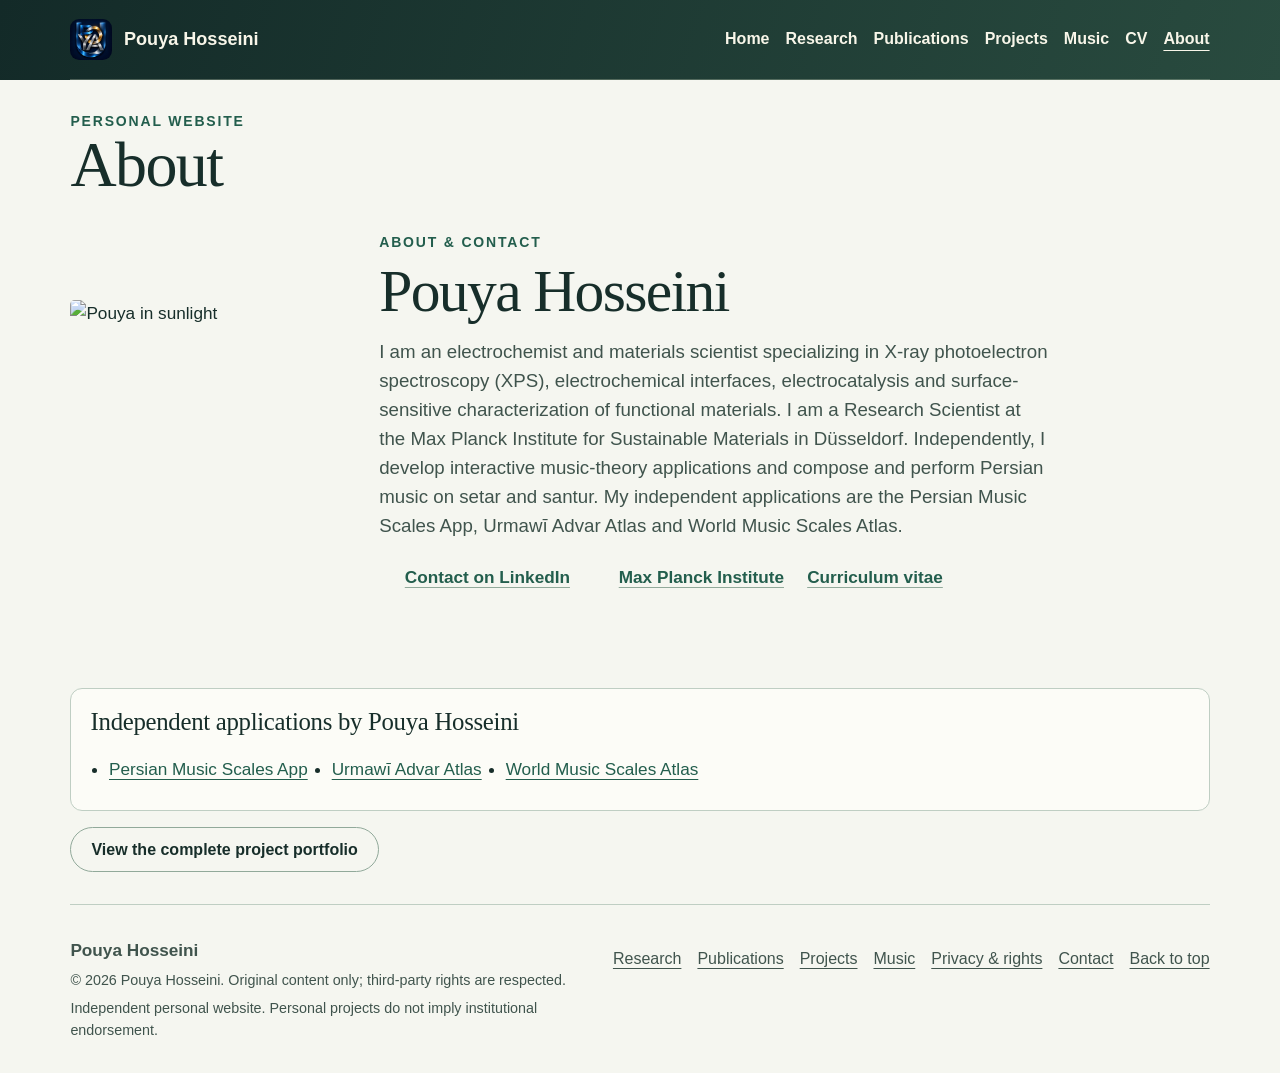
==== commit d00677a5: "Simplify mobile hero and remove redundant About expertise link" ====
--- a/about.html
+++ b/about.html
@@ -40,6 +40,6 @@
 </head><body id="top" class="standalone"><a class="skip" href="#main">Skip to content</a><div class="nav-band"><header class="mast wrap"><a class="brand" href="./"><img class="brand-mark" src="pouya-mark.webp" alt="" width="41" height="41">Pouya Hosseini</a><button class="button standalone-toggle" type="button" aria-controls="standalone-menu" aria-expanded="false" hidden>Menu</button><nav id="standalone-menu" class="site-nav standalone-nav" aria-label="Main navigation"><a href="./">Home</a><a href="research.html">Research</a><a href="publications.html">Publications</a><a href="projects.html">Projects</a><a href="music.html">Music</a><a href="cv.html">CV</a><a href="about.html" aria-current="page">About</a></nav></header></div><main id="main"><header class="wrap standalone-heading"><p class="eyebrow">Personal website</p><h1>About</h1></header><section id="about" class="section wrap about" aria-labelledby="about-title">
     <figure class="about-photo"><img src="pouya-portrait-640.webp" srcset="pouya-portrait-640.webp 640w, pouya-portrait-1200.webp 1200w" sizes="(max-width:40rem) 55vw, 235px" width="640" height="640" alt="Pouya in sunlight" loading="lazy"></figure>
     <div><p class="eyebrow">About &amp; contact</p><h2 id="about-title">Pouya Hosseini</h2>
-      <p>I am an electrochemist and materials scientist specializing in X-ray photoelectron spectroscopy (XPS), electrochemical interfaces, electrocatalysis and surface-sensitive characterization of functional materials. I am a Research Scientist at the Max Planck Institute for Sustainable Materials in Düsseldorf. Independently, I develop interactive music-theory applications and compose and perform Persian music on setar and santur. My independent applications are the Persian Music Scales App, Urmawī Advar Atlas and World Music Scales Atlas.</p><p><a href="research.html#xps-expertise">XPS and surface analysis expertise</a></p>
+      <p>I am an electrochemist and materials scientist specializing in X-ray photoelectron spectroscopy (XPS), electrochemical interfaces, electrocatalysis and surface-sensitive characterization of functional materials. I am a Research Scientist at the Max Planck Institute for Sustainable Materials in Düsseldorf. Independently, I develop interactive music-theory applications and compose and perform Persian music on setar and santur. My independent applications are the Persian Music Scales App, Urmawī Advar Atlas and World Music Scales Atlas.</p>
       <div class="links"><a href="https://www.linkedin.com/in/drpouyahosseini/"><span aria-hidden="true" class="service-icon brand-linkedin"></span>Contact on LinkedIn</a><a href="https://www.mpie.de/en"><span aria-hidden="true" class="service-icon brand-institute"></span>Max Planck Institute</a><a href="cv.html">Curriculum vitae</a></div></div>
   </section><section class="wrap section related-section"><nav class="related-projects" aria-label="Independent applications"><h3>Independent applications by Pouya Hosseini</h3><ul><li><a href="https://persianmusicscales.github.io/Persian-Music-Scales-App/">Persian Music Scales App</a></li><li><a href="https://persianmusicscales.github.io/urmawi-advar-atlas/">Urmawī Advar Atlas</a></li><li><a href="https://worldmusicscalesatlas.github.io/">World Music Scales Atlas</a></li></ul></nav><p><a class="button" href="projects.html">View the complete project portfolio</a></p></section></main><footer class="footer wrap revision-footer"><div><strong>Pouya Hosseini</strong><small>© 2026 Pouya Hosseini. Original content only; third-party rights are respected.</small><small>Independent personal website. Personal projects do not imply institutional endorsement.</small></div><div class="footer-links"><a href="research.html">Research</a><a href="publications.html">Publications</a><a href="projects.html">Projects</a><a href="music.html">Music</a><a href="legal.html">Privacy &amp; rights</a><a href="about.html">Contact</a><a href="#top">Back to top</a></div></footer></body></html>
--- a/style.css
+++ b/style.css
@@ -291,7 +291,7 @@
   }
   .hero-actions .button { padding-inline: .45rem; }
   .hero .hero-role { letter-spacing: .09em; gap: .6rem; text-wrap: balance; }
-  .hero .hero-role::before { width: 1.45rem; }
+  .hero .hero-role::before { display: none; }
   .hero .profiles { grid-area: profiles; margin: -.25rem 0 0; gap: .15rem 1rem; }
   .paper { grid-template-columns: minmax(0,1fr) 2.75rem; gap: .65rem 1rem; padding: 1.3rem 0; }
   .paper-meta { grid-column: 1/-1; display: flex; align-items: baseline; gap: .65rem; }
